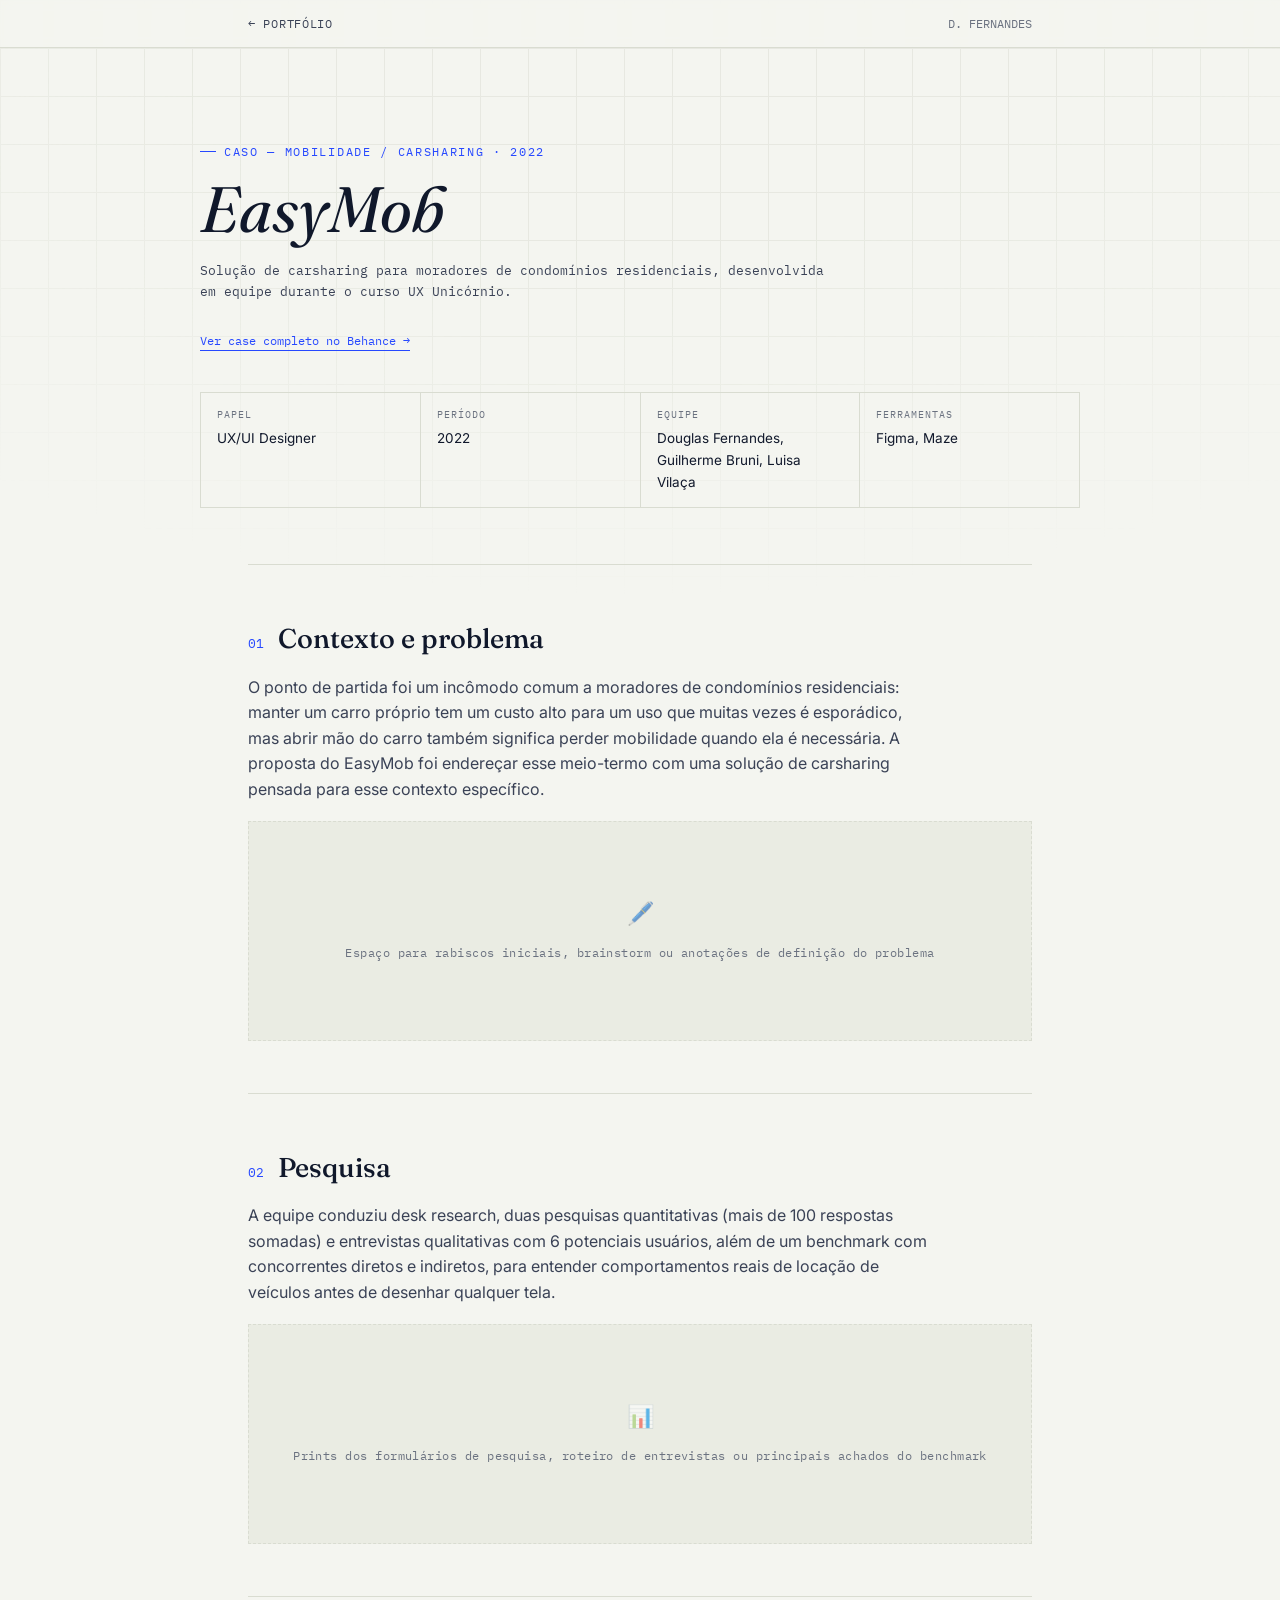
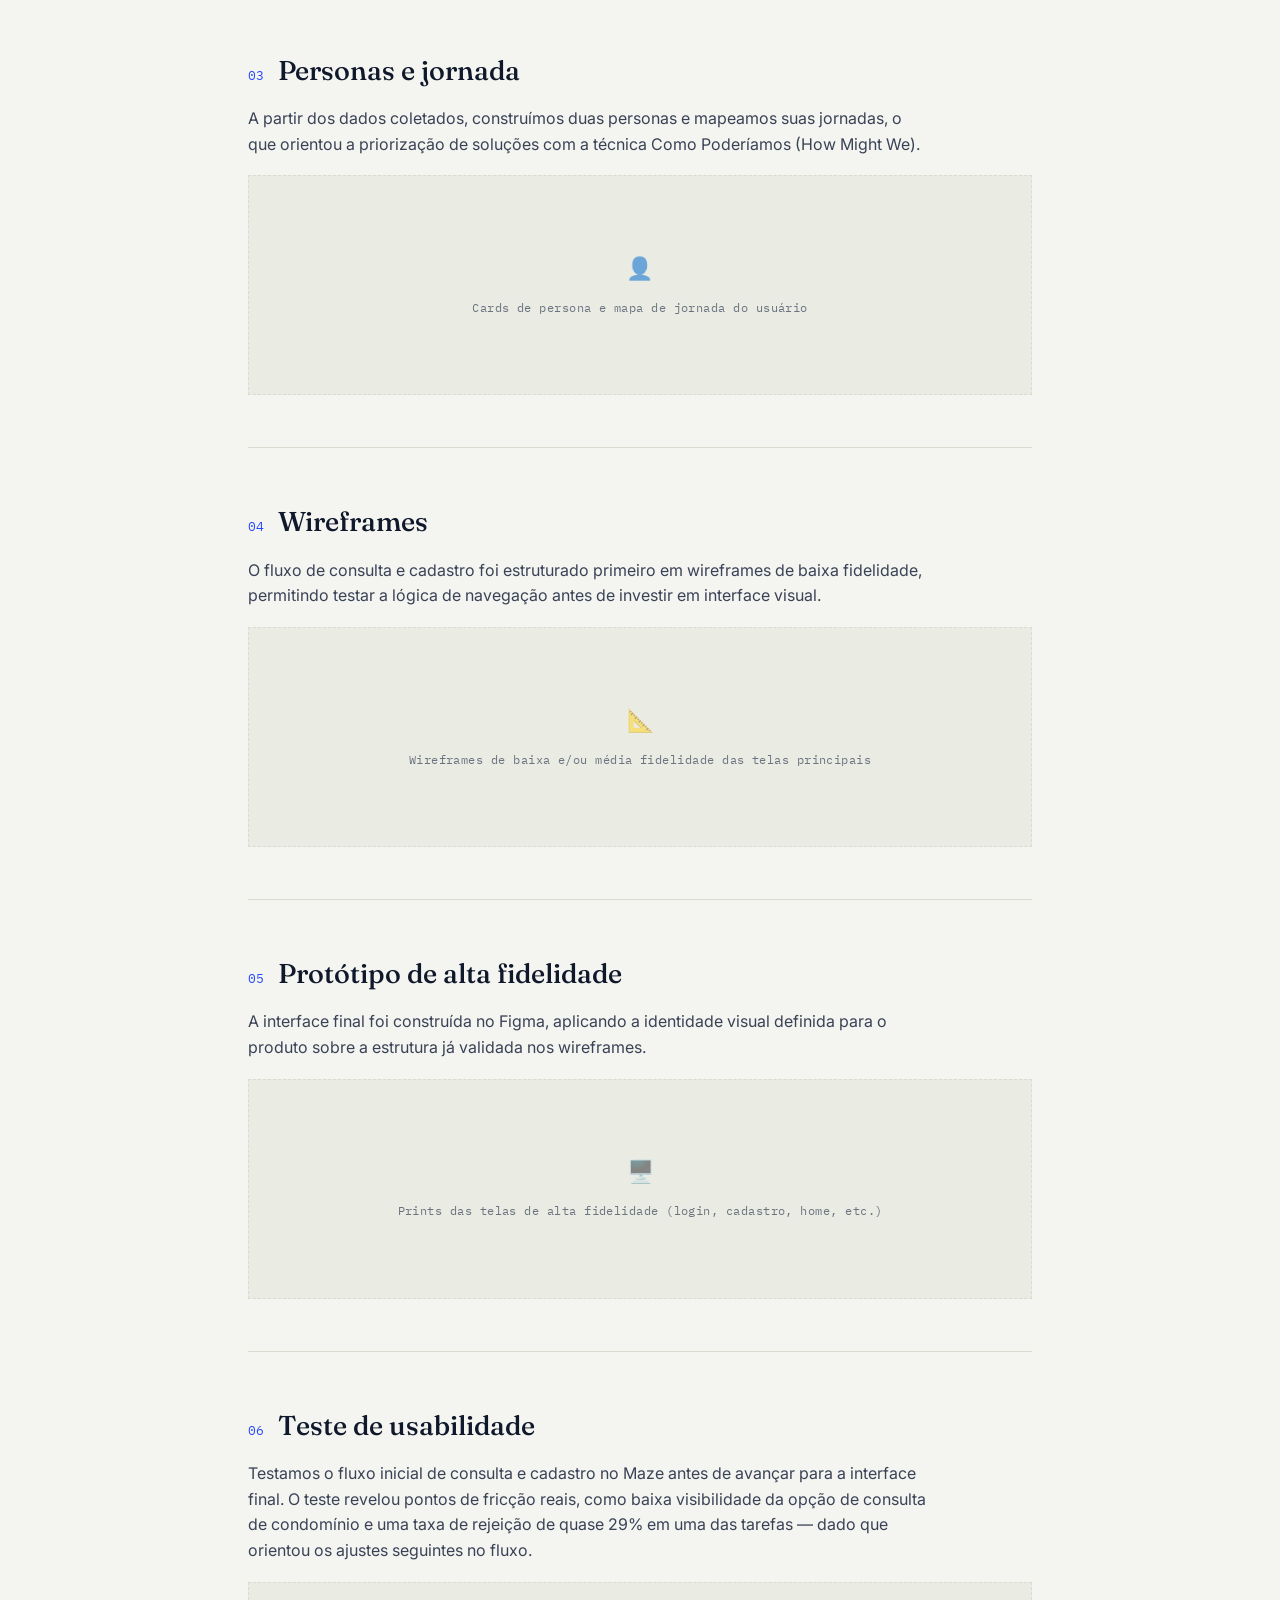
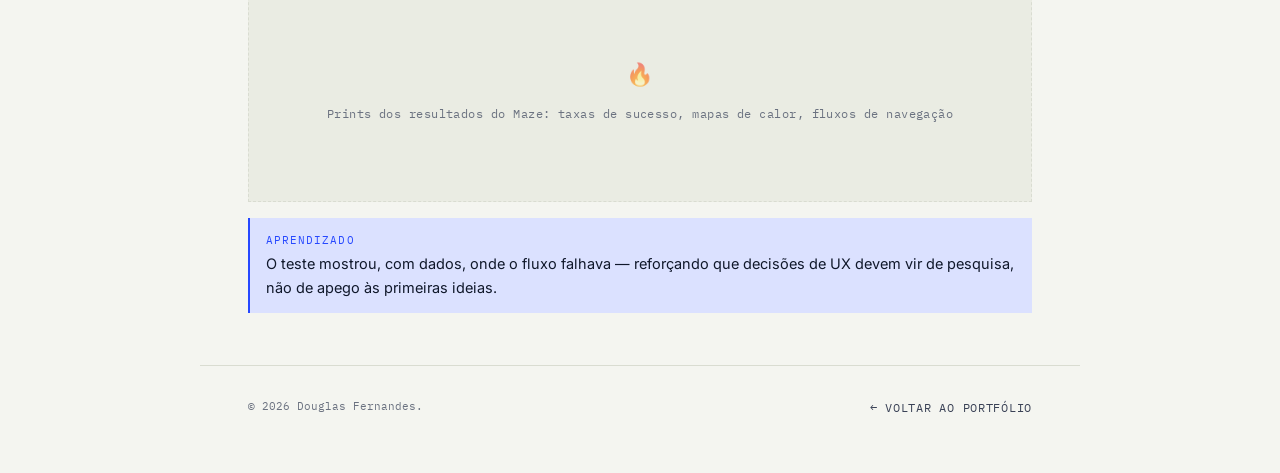
==== cases/easymob/index.html @ 2d047179 "Inclusão de páginas e atualização de código." ====
<!DOCTYPE html>
<html lang="pt-BR">
<head>
<meta charset="UTF-8">
<meta name="viewport" content="width=device-width, initial-scale=1.0">
<title>EasyMob — Case completo · Douglas Fernandes</title>
<meta name="description" content="Detalhamento completo do case EasyMob: contexto, pesquisa, personas, wireframes, protótipo e teste de usabilidade.">
<link rel="preconnect" href="https://fonts.googleapis.com">
<link rel="preconnect" href="https://fonts.gstatic.com" crossorigin>
<link href="https://fonts.googleapis.com/css2?family=Fraunces:ital,opsz,wght@0,9..144,340;0,9..144,500;1,9..144,400;1,9..144,560&family=IBM+Plex+Mono:wght@400;500&family=Inter:wght@400;500;600&display=swap" rel="stylesheet">
<style>
  :root{
    --paper:#F4F5F0; --paper-dim:#EAECE3; --line:#D9DCD1;
    --ink:#10182B; --ink-soft:#3A4256; --cobalt:#2648FF; --cobalt-dim:#dbe1ff;
    --slate:#6B7280; --signal:#FF3B30; --gap: clamp(1.25rem, 4vw, 3rem);
  }
  *{box-sizing:border-box;}
  html{scroll-behavior:smooth;}
  @media (prefers-reduced-motion: reduce){ html{scroll-behavior:auto;} }
  body{ margin:0; background:var(--paper); color:var(--ink); font-family:'Inter', sans-serif; font-size:16px; line-height:1.6; -webkit-font-smoothing:antialiased; }
  ::selection{ background:var(--cobalt); color:var(--paper); }
  a{ color:inherit; }
  a:focus-visible, button:focus-visible{ outline:2px solid var(--cobalt); outline-offset:3px; }

  .grid-backdrop{ position:fixed; inset:0; z-index:0; pointer-events:none;
    background-image: linear-gradient(var(--line) 1px, transparent 1px), linear-gradient(90deg, var(--line) 1px, transparent 1px);
    background-size: 48px 48px; opacity:0.5;
    mask-image: radial-gradient(ellipse 90% 70% at 50% 0%, black 40%, transparent 95%); }

  .wrap{ max-width:880px; margin:0 auto; padding-inline:var(--gap); position:relative; z-index:1; }

  header.site-nav{ position:fixed; top:0; left:0; right:0; z-index:20;
    background:color-mix(in srgb, var(--paper) 88%, transparent); backdrop-filter:blur(6px); border-bottom:1px solid var(--line); }
  .nav-inner{ max-width:880px; margin:0 auto; padding:14px var(--gap); display:flex; align-items:center; justify-content:space-between; }
  .back-link{ font-family:'IBM Plex Mono', monospace; font-size:12px; letter-spacing:0.06em; text-transform:uppercase; text-decoration:none; color:var(--ink-soft); display:flex; align-items:center; gap:6px; }
  .back-link:hover{ color:var(--cobalt); }
  .nav-mark{ font-family:'IBM Plex Mono', monospace; font-size:12px; color:var(--slate); text-decoration:none; }

  .hero{ padding:130px 0 56px; }
  .eyebrow{ font-family:'IBM Plex Mono', monospace; font-size:12px; letter-spacing:0.14em; text-transform:uppercase; color:var(--cobalt); display:flex; align-items:center; gap:8px; }
  .eyebrow::before{ content:""; width:16px; height:1px; background:var(--cobalt); display:inline-block; }
  .hero-title{ font-family:'Fraunces', serif; font-style:italic; font-weight:400; font-size:clamp(2.4rem, 6vw, 4rem); line-height:1; margin:16px 0 0; }
  .hero-sub{ font-family:'IBM Plex Mono', monospace; font-size:13px; color:var(--ink-soft); margin-top:20px; max-width:640px; }

  .spec-sheet{ margin-top:40px; display:grid; grid-template-columns:repeat(4,1fr); border-top:1px solid var(--line); border-left:1px solid var(--line); }
  .spec-cell{ border-right:1px solid var(--line); border-bottom:1px solid var(--line); padding:14px 16px; }
  .spec-label{ font-family:'IBM Plex Mono', monospace; font-size:10px; letter-spacing:0.1em; text-transform:uppercase; color:var(--slate); margin-bottom:5px; }
  .spec-value{ font-size:13.5px; }
  @media (max-width:640px){ .spec-sheet{ grid-template-columns:repeat(2,1fr); } }

  .stage{ padding:52px 0; border-top:1px solid var(--line); }
  .stage-head{ display:flex; align-items:baseline; gap:14px; margin-bottom:14px; }
  .stage-num{ font-family:'IBM Plex Mono', monospace; font-size:13px; color:var(--cobalt); }
  .stage h2{ font-family:'Fraunces', serif; font-weight:500; font-size:clamp(1.3rem,2.6vw,1.7rem); margin:0; }
  .stage p{ color:var(--ink-soft); margin:0 0 14px; max-width:68ch; }
  .stage ul{ color:var(--ink-soft); padding-left:20px; }
  .stage ul li{ margin-bottom:6px; }

  .case-link{
    display:inline-block; margin-top:16px;
    font-family:'IBM Plex Mono', monospace; font-size:11.5px;
    color:var(--cobalt); text-decoration:none; border-bottom:1px solid var(--cobalt);
  }
  
  .case-links{ display:flex; flex-wrap:wrap; gap:20px; margin-top:16px; }

  .img-placeholder{
    margin-top:18px; border:1.5px dashed var(--line); background:var(--paper-dim);
    display:flex; align-items:center; justify-content:center; text-align:center;
    min-height:220px; padding:24px; color:var(--slate);
  }
  .img-placeholder .ph-label{ font-family:'IBM Plex Mono', monospace; font-size:11.5px; letter-spacing:0.04em; max-width:44ch; line-height:1.6; }
  .img-placeholder .ph-icon{ display:block; font-size:22px; margin-bottom:8px; opacity:0.6; }

  .callout{ margin-top:16px; padding:14px 16px; border-left:2px solid var(--cobalt); background:var(--cobalt-dim); }
  .callout .oc-label{ font-family:'IBM Plex Mono', monospace; font-size:10.5px; letter-spacing:0.1em; text-transform:uppercase; color:var(--cobalt); margin-bottom:4px; }
  .callout .oc-value{ font-size:14.5px; }

  footer{ border-top:1px solid var(--line); padding:32px var(--gap) 56px; max-width:880px; margin:0 auto; position:relative; z-index:1;
    display:flex; justify-content:space-between; flex-wrap:wrap; gap:10px; font-family:'IBM Plex Mono', monospace; font-size:11px; color:var(--slate); }
</style>
</head>
<body>

<div class="grid-backdrop" aria-hidden="true"></div>

<header class="site-nav">
  <div class="nav-inner">
    <a href="../../index.html" class="back-link">← Portfólio</a>
    <span class="nav-mark">D. FERNANDES</span>
  </div>
</header>

<main>
  <section class="hero wrap">
    <p class="eyebrow">Caso — Mobilidade / Carsharing · 2022</p>
    <h1 class="hero-title">EasyMob</h1>
    <p class="hero-sub">Solução de carsharing para moradores de condomínios residenciais, desenvolvida em equipe durante o curso UX Unicórnio.</p>
    
    <a class="case-link" href="https://www.behance.net/gallery/141826805/EasyMob-Um-Estudo-de-Caso-UXUI" target="_blank" rel="noopener">Ver case completo no Behance →</a>
    
    <div class="spec-sheet">
      <div class="spec-cell"><div class="spec-label">Papel</div><div class="spec-value">UX/UI Designer</div></div>
      <div class="spec-cell"><div class="spec-label">Período</div><div class="spec-value">2022</div></div>
      <div class="spec-cell"><div class="spec-label">Equipe</div><div class="spec-value">Douglas Fernandes, Guilherme Bruni, Luisa Vilaça</div></div>
      <div class="spec-cell"><div class="spec-label">Ferramentas</div><div class="spec-value">Figma, Maze</div></div>
    </div>
  </section>

  <section class="wrap">

    <div class="stage">
      <div class="stage-head"><span class="stage-num">01</span><h2>Contexto e problema</h2></div>
      <p>O ponto de partida foi um incômodo comum a moradores de condomínios residenciais: manter um carro próprio tem um custo alto para um uso que muitas vezes é esporádico, mas abrir mão do carro também significa perder mobilidade quando ela é necessária. A proposta do EasyMob foi endereçar esse meio-termo com uma solução de carsharing pensada para esse contexto específico.</p>
      <div class="img-placeholder">
        <div>
          <span class="ph-icon">🖊️</span>
          <span class="ph-label">Espaço para rabiscos iniciais, brainstorm ou anotações de definição do problema</span>
        </div>
      </div>
    </div>

    <div class="stage">
      <div class="stage-head"><span class="stage-num">02</span><h2>Pesquisa</h2></div>
      <p>A equipe conduziu desk research, duas pesquisas quantitativas (mais de 100 respostas somadas) e entrevistas qualitativas com 6 potenciais usuários, além de um benchmark com concorrentes diretos e indiretos, para entender comportamentos reais de locação de veículos antes de desenhar qualquer tela.</p>
      <div class="img-placeholder">
        <div>
          <span class="ph-icon">📊</span>
          <span class="ph-label">Prints dos formulários de pesquisa, roteiro de entrevistas ou principais achados do benchmark</span>
        </div>
      </div>
    </div>

    <div class="stage">
      <div class="stage-head"><span class="stage-num">03</span><h2>Personas e jornada</h2></div>
      <p>A partir dos dados coletados, construímos duas personas e mapeamos suas jornadas, o que orientou a priorização de soluções com a técnica Como Poderíamos (How Might We).</p>
      <div class="img-placeholder">
        <div>
          <span class="ph-icon">👤</span>
          <span class="ph-label">Cards de persona e mapa de jornada do usuário</span>
        </div>
      </div>
    </div>

    <div class="stage">
      <div class="stage-head"><span class="stage-num">04</span><h2>Wireframes</h2></div>
      <p>O fluxo de consulta e cadastro foi estruturado primeiro em wireframes de baixa fidelidade, permitindo testar a lógica de navegação antes de investir em interface visual.</p>
      <div class="img-placeholder">
        <div>
          <span class="ph-icon">📐</span>
          <span class="ph-label">Wireframes de baixa e/ou média fidelidade das telas principais</span>
        </div>
      </div>
    </div>

    <div class="stage">
      <div class="stage-head"><span class="stage-num">05</span><h2>Protótipo de alta fidelidade</h2></div>
      <p>A interface final foi construída no Figma, aplicando a identidade visual definida para o produto sobre a estrutura já validada nos wireframes.</p>
      <div class="img-placeholder">
        <div>
          <span class="ph-icon">🖥️</span>
          <span class="ph-label">Prints das telas de alta fidelidade (login, cadastro, home, etc.)</span>
        </div>
      </div>
    </div>

    <div class="stage">
      <div class="stage-head"><span class="stage-num">06</span><h2>Teste de usabilidade</h2></div>
      <p>Testamos o fluxo inicial de consulta e cadastro no Maze antes de avançar para a interface final. O teste revelou pontos de fricção reais, como baixa visibilidade da opção de consulta de condomínio e uma taxa de rejeição de quase 29% em uma das tarefas — dado que orientou os ajustes seguintes no fluxo.</p>
      <div class="img-placeholder">
        <div>
          <span class="ph-icon">🔥</span>
          <span class="ph-label">Prints dos resultados do Maze: taxas de sucesso, mapas de calor, fluxos de navegação</span>
        </div>
      </div>
      <div class="callout">
        <div class="oc-label">Aprendizado</div>
        <div class="oc-value">O teste mostrou, com dados, onde o fluxo falhava — reforçando que decisões de UX devem vir de pesquisa, não de apego às primeiras ideias.</div>
      </div>
    </div>

  </section>
</main>

<footer>
  <span>© 2026 Douglas Fernandes.</span>
  <a href="../../index.html" class="back-link">← Voltar ao portfólio</a>
</footer>

</body>
</html>
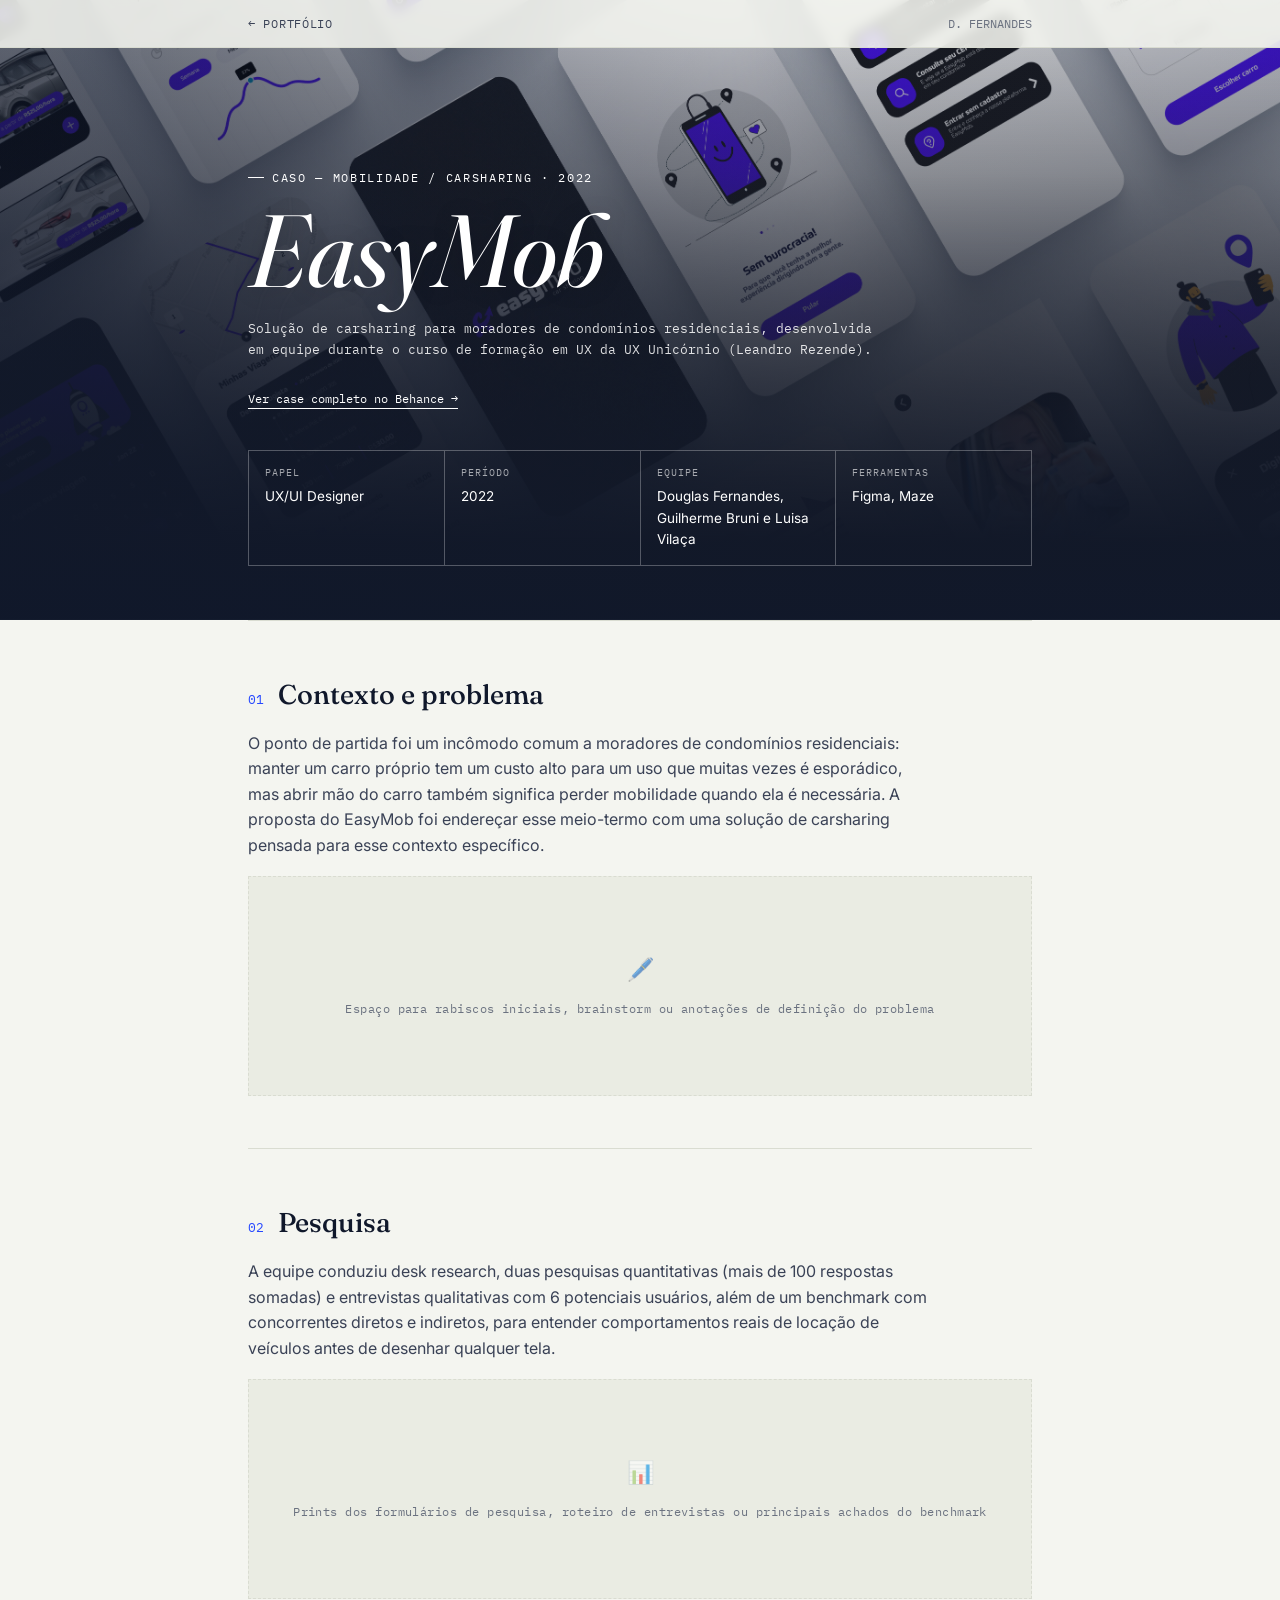
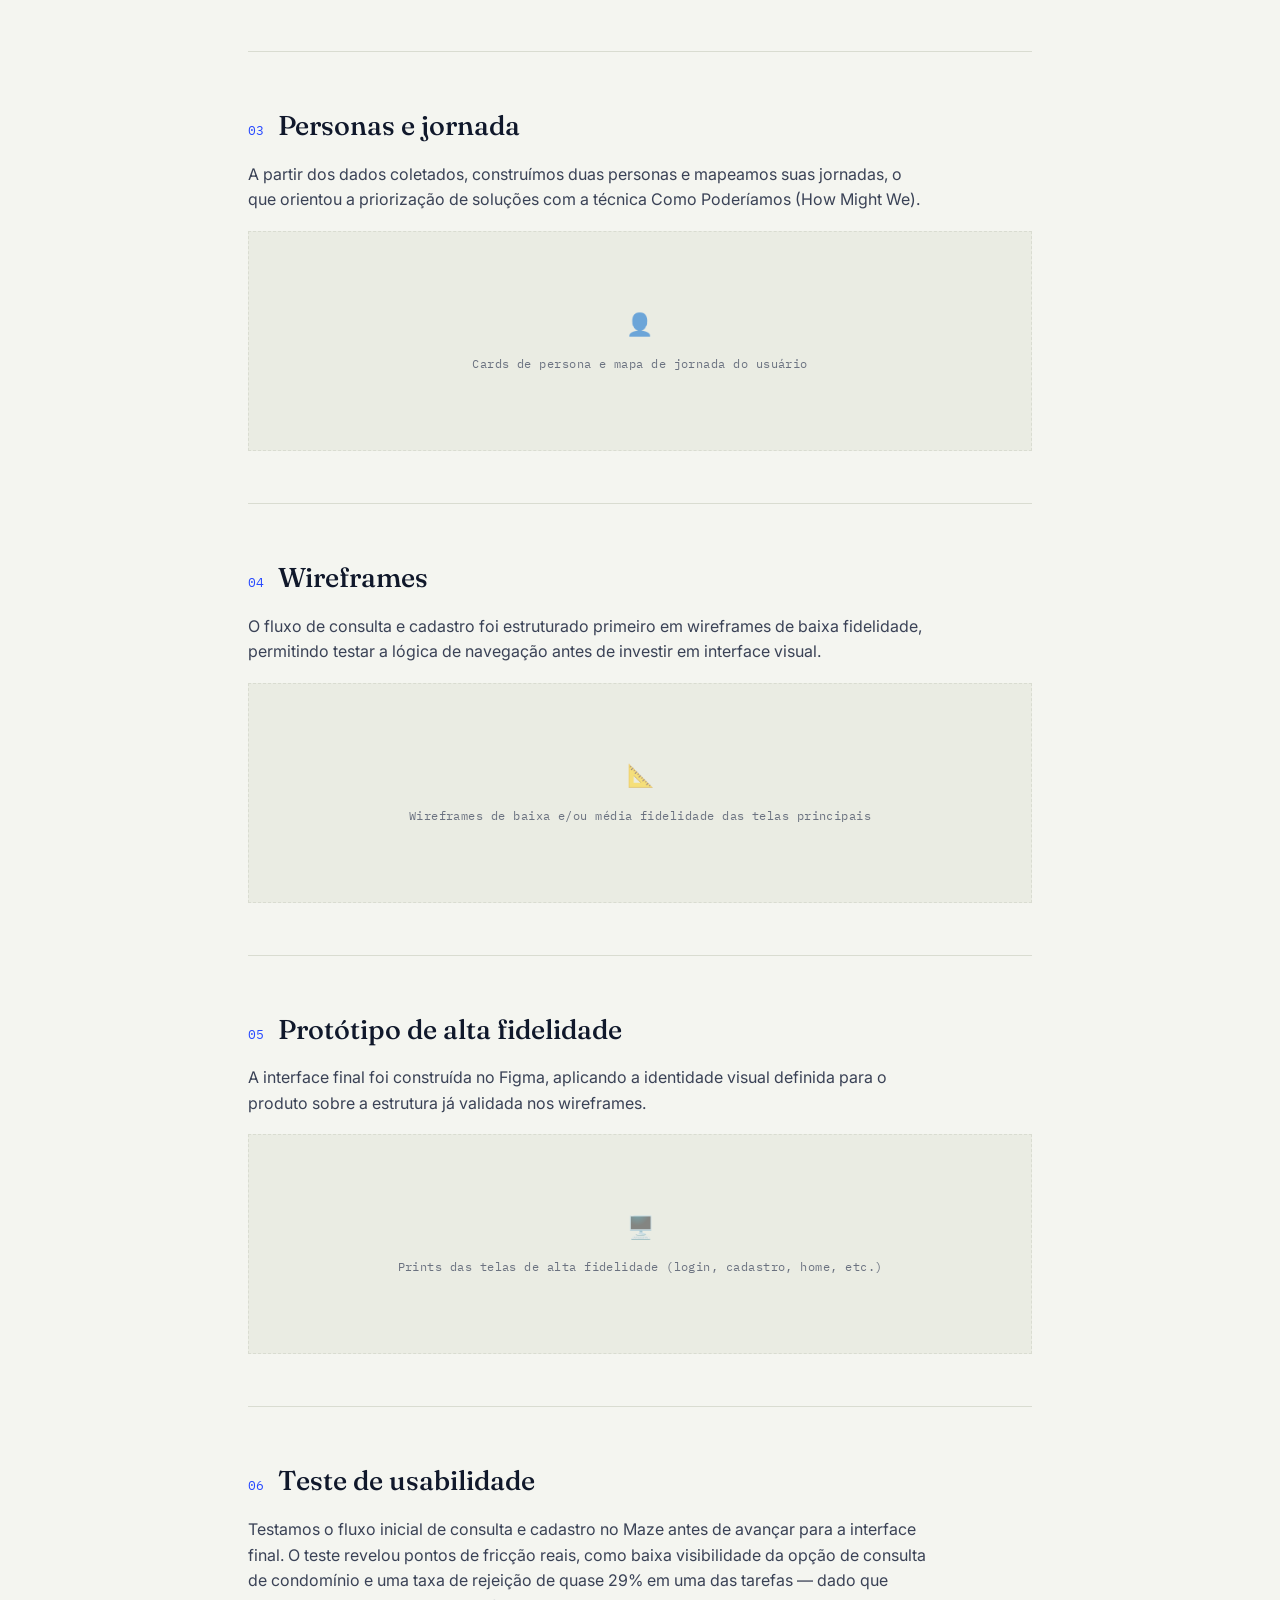
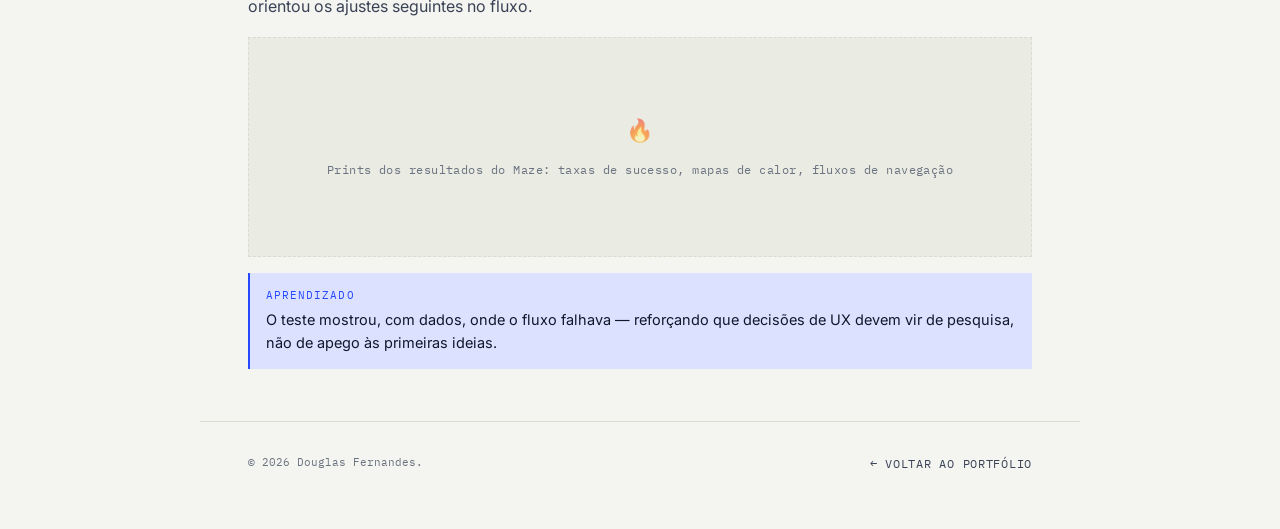
==== commit f741bc00: "Alterações nas capas dos cases." ====
--- a/cases/easymob/index.html
+++ b/cases/easymob/index.html
@@ -9,7 +9,7 @@
 <link rel="preconnect" href="https://fonts.gstatic.com" crossorigin>
 <link href="https://fonts.googleapis.com/css2?family=Fraunces:ital,opsz,wght@0,9..144,340;0,9..144,500;1,9..144,400;1,9..144,560&family=IBM+Plex+Mono:wght@400;500&family=Inter:wght@400;500;600&display=swap" rel="stylesheet">
 <style>
-  :root{
+:root{
     --paper:#F4F5F0; --paper-dim:#EAECE3; --line:#D9DCD1;
     --ink:#10182B; --ink-soft:#3A4256; --cobalt:#2648FF; --cobalt-dim:#dbe1ff;
     --slate:#6B7280; --signal:#FF3B30; --gap: clamp(1.25rem, 4vw, 3rem);
@@ -36,11 +36,113 @@
   .back-link:hover{ color:var(--cobalt); }
   .nav-mark{ font-family:'IBM Plex Mono', monospace; font-size:12px; color:var(--slate); text-decoration:none; }
 
-  .hero{ padding:130px 0 56px; }
-  .eyebrow{ font-family:'IBM Plex Mono', monospace; font-size:12px; letter-spacing:0.14em; text-transform:uppercase; color:var(--cobalt); display:flex; align-items:center; gap:8px; }
-  .eyebrow::before{ content:""; width:16px; height:1px; background:var(--cobalt); display:inline-block; }
-  .hero-title{ font-family:'Fraunces', serif; font-style:italic; font-weight:400; font-size:clamp(2.4rem, 6vw, 4rem); line-height:1; margin:16px 0 0; }
-  .hero-sub{ font-family:'IBM Plex Mono', monospace; font-size:13px; color:var(--ink-soft); margin-top:20px; max-width:640px; }
+  .hero{
+    position:relative;
+    min-height:620px;
+    padding:0;
+    display:flex;
+    align-items:flex-end;
+    overflow:hidden;
+    color:#fff;
+    background:var(--ink);
+  }
+
+  .hero-image{
+    position:absolute;
+    inset:0;
+    z-index:0;
+    background:var(--ink);
+  }
+
+  .hero-image img{
+    width:100%;
+    height:100%;
+    display:block;
+    object-fit:cover;
+    object-position:center;
+  }
+
+  .hero-image::after{
+    content:"";
+    position:absolute;
+    inset:0;
+    background:
+      linear-gradient(180deg, rgba(16,24,43,.12) 0%, rgba(16,24,43,.18) 28%, rgba(16,24,43,.88) 100%),
+      linear-gradient(90deg, rgba(16,24,43,.58) 0%, rgba(16,24,43,.08) 65%, rgba(16,24,43,.18) 100%);
+  }
+
+  .hero .wrap{
+    width:100%;
+    padding-top:150px;
+    padding-bottom:54px;
+    position:relative;
+    z-index:1;
+  }
+
+  .hero .eyebrow{
+    font-family:'IBM Plex Mono', monospace;
+    font-size:12px;
+    letter-spacing:0.14em;
+    text-transform:uppercase;
+    color:#fff;
+    display:flex;
+    align-items:center;
+    gap:8px;
+  }
+
+  .hero .eyebrow::before{
+    content:"";
+    width:16px;
+    height:1px;
+    background:#fff;
+    display:inline-block;
+  }
+
+  .hero-title{
+    font-family:'Fraunces', serif;
+    font-style:italic;
+    font-weight:400;
+    font-size:clamp(3.2rem, 8vw, 6.5rem);
+    line-height:.92;
+    margin:16px 0 0;
+    color:#fff;
+    text-shadow:0 2px 24px rgba(0,0,0,.18);
+  }
+
+  .hero-sub{
+    font-family:'IBM Plex Mono', monospace;
+    font-size:13px;
+    color:rgba(255,255,255,.86);
+    margin-top:22px;
+    max-width:640px;
+  }
+
+  .hero .case-link{
+    color:#fff;
+    border-bottom-color:#fff;
+  }
+
+  .hero .spec-sheet{
+    border-color:rgba(255,255,255,.28);
+  }
+
+  .hero .spec-cell{
+    border-color:rgba(255,255,255,.28);
+  }
+
+  .hero .spec-label{
+    color:rgba(255,255,255,.62);
+  }
+
+  .hero .spec-value{
+    color:#fff;
+  }
+
+  @media (max-width:640px){
+    .hero{ min-height:720px; }
+    .hero .wrap{ padding-top:120px; padding-bottom:32px; }
+    .hero .spec-sheet{ grid-template-columns:repeat(2,1fr); }
+  }
 
   .spec-sheet{ margin-top:40px; display:grid; grid-template-columns:repeat(4,1fr); border-top:1px solid var(--line); border-left:1px solid var(--line); }
   .spec-cell{ border-right:1px solid var(--line); border-bottom:1px solid var(--line); padding:14px 16px; }
@@ -71,10 +173,19 @@
   }
   .img-placeholder .ph-label{ font-family:'IBM Plex Mono', monospace; font-size:11.5px; letter-spacing:0.04em; max-width:44ch; line-height:1.6; }
   .img-placeholder .ph-icon{ display:block; font-size:22px; margin-bottom:8px; opacity:0.6; }
+  .img-grid{ display:grid; grid-template-columns:1fr 1fr; gap:14px; margin-top:18px; }
+  .img-grid .img-placeholder{ margin-top:0; min-height:160px; }
+  @media (max-width:640px){ .img-grid{ grid-template-columns:1fr; } }
 
   .callout{ margin-top:16px; padding:14px 16px; border-left:2px solid var(--cobalt); background:var(--cobalt-dim); }
   .callout .oc-label{ font-family:'IBM Plex Mono', monospace; font-size:10.5px; letter-spacing:0.1em; text-transform:uppercase; color:var(--cobalt); margin-bottom:4px; }
   .callout .oc-value{ font-size:14.5px; }
+
+  .metric-row{ display:grid; grid-template-columns:repeat(4,1fr); gap:10px; margin:16px 0; }
+  .metric{ border:1px solid var(--line); padding:12px 10px; text-align:center; }
+  .metric .m-value{ font-family:'IBM Plex Mono', monospace; font-size:18px; color:var(--cobalt); }
+  .metric .m-label{ font-family:'IBM Plex Mono', monospace; font-size:9.5px; color:var(--slate); letter-spacing:0.04em; margin-top:4px; }
+  @media (max-width:640px){ .metric-row{ grid-template-columns:repeat(2,1fr); } }
 
   footer{ border-top:1px solid var(--line); padding:32px var(--gap) 56px; max-width:880px; margin:0 auto; position:relative; z-index:1;
     display:flex; justify-content:space-between; flex-wrap:wrap; gap:10px; font-family:'IBM Plex Mono', monospace; font-size:11px; color:var(--slate); }
@@ -92,18 +203,25 @@
 </header>
 
 <main>
-  <section class="hero wrap">
-    <p class="eyebrow">Caso — Mobilidade / Carsharing · 2022</p>
+
+  <section class="hero">
+    <div class="hero-image" aria-hidden="true">
+      <img src="../../imagens/easymob/hero.jpg" alt="">
+    </div>
+
+    <div class="wrap">
+      <p class="eyebrow">Caso — MOBILIDADE / CARSHARING · 2022</p>
     <h1 class="hero-title">EasyMob</h1>
-    <p class="hero-sub">Solução de carsharing para moradores de condomínios residenciais, desenvolvida em equipe durante o curso UX Unicórnio.</p>
-    
+    <p class="hero-sub">Solução de carsharing para moradores de condomínios residenciais, desenvolvida em equipe durante o curso de formação em UX da UX Unicórnio (Leandro Rezende).</p>
+
     <a class="case-link" href="https://www.behance.net/gallery/141826805/EasyMob-Um-Estudo-de-Caso-UXUI" target="_blank" rel="noopener">Ver case completo no Behance →</a>
-    
-    <div class="spec-sheet">
-      <div class="spec-cell"><div class="spec-label">Papel</div><div class="spec-value">UX/UI Designer</div></div>
-      <div class="spec-cell"><div class="spec-label">Período</div><div class="spec-value">2022</div></div>
-      <div class="spec-cell"><div class="spec-label">Equipe</div><div class="spec-value">Douglas Fernandes, Guilherme Bruni, Luisa Vilaça</div></div>
-      <div class="spec-cell"><div class="spec-label">Ferramentas</div><div class="spec-value">Figma, Maze</div></div>
+
+      <div class="spec-sheet">
+        <div class="spec-cell"><div class="spec-label">Papel</div><div class="spec-value">UX/UI Designer</div></div>
+        <div class="spec-cell"><div class="spec-label">Período</div><div class="spec-value">2022</div></div>
+        <div class="spec-cell"><div class="spec-label">Equipe</div><div class="spec-value">Douglas Fernandes, Guilherme Bruni e Luisa Vilaça</div></div>
+        <div class="spec-cell"><div class="spec-label">Ferramentas</div><div class="spec-value">Figma, Maze</div></div>
+      </div>
     </div>
   </section>
 
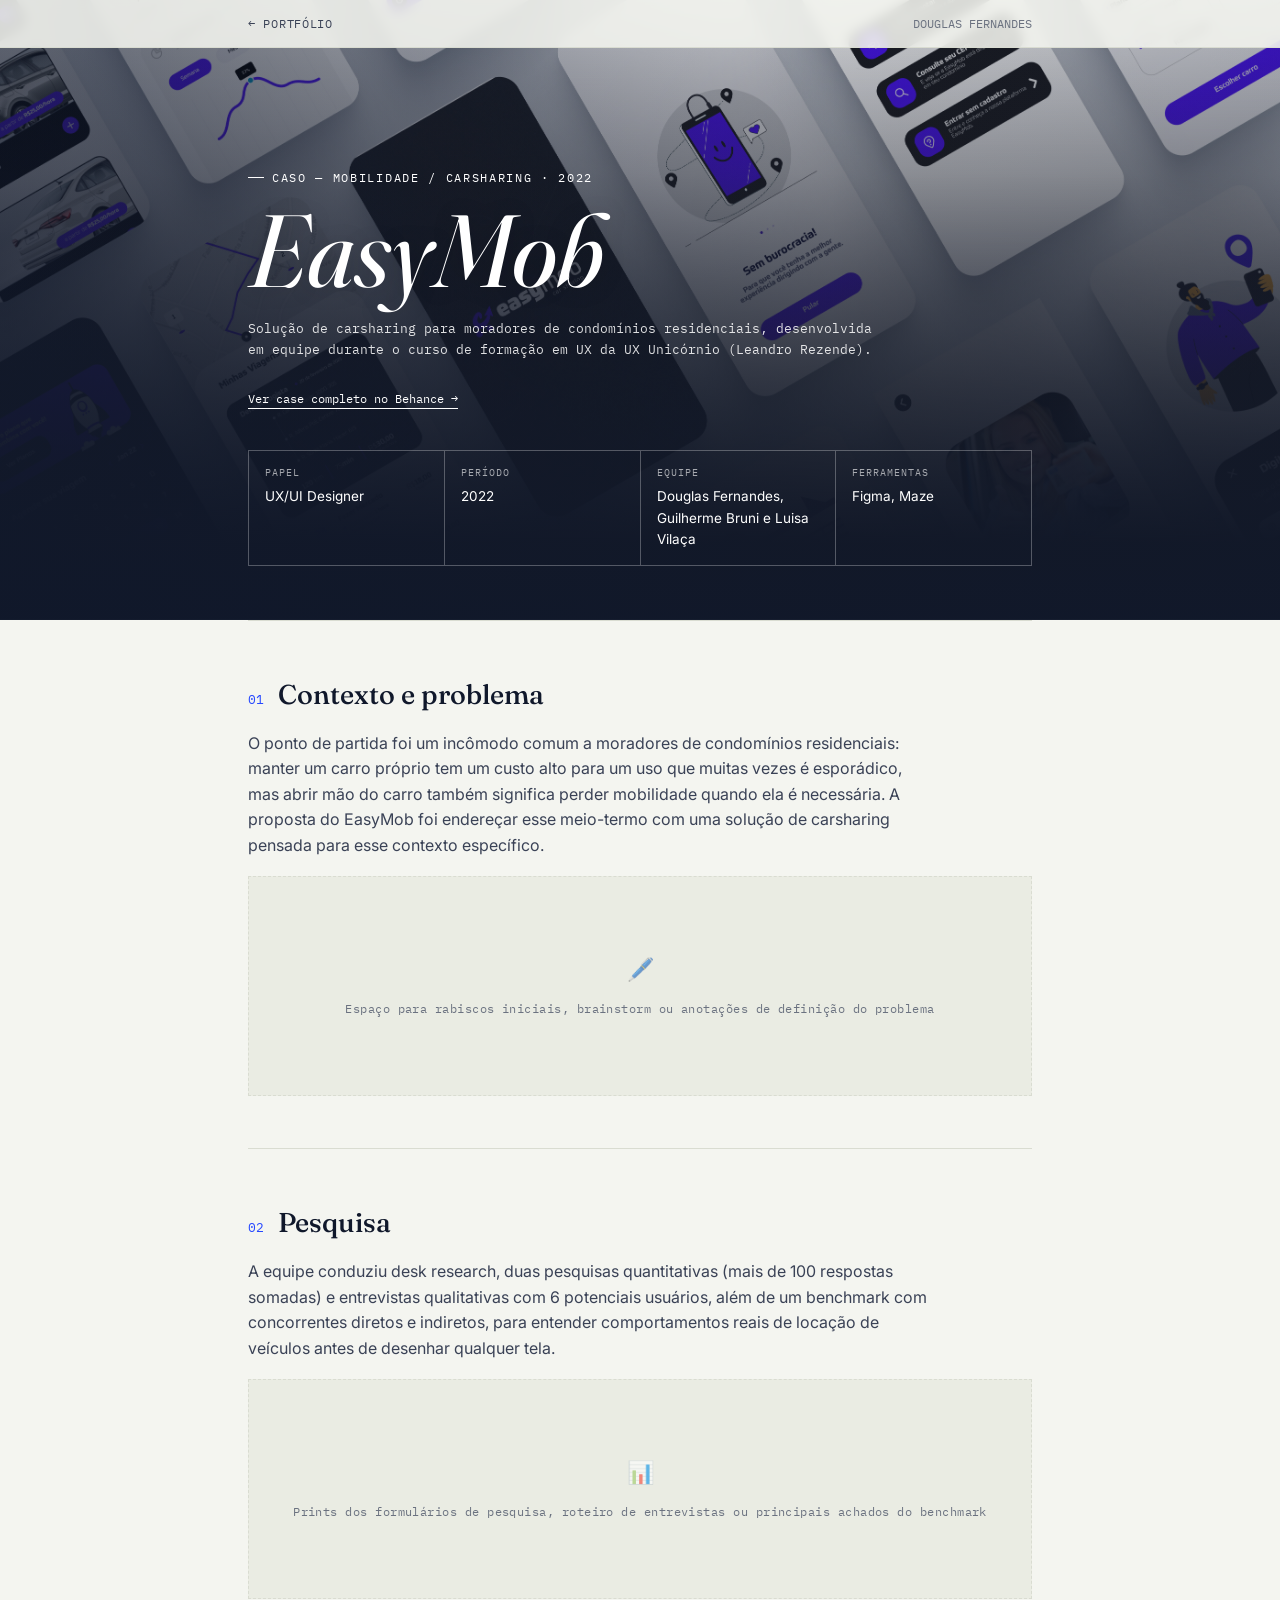
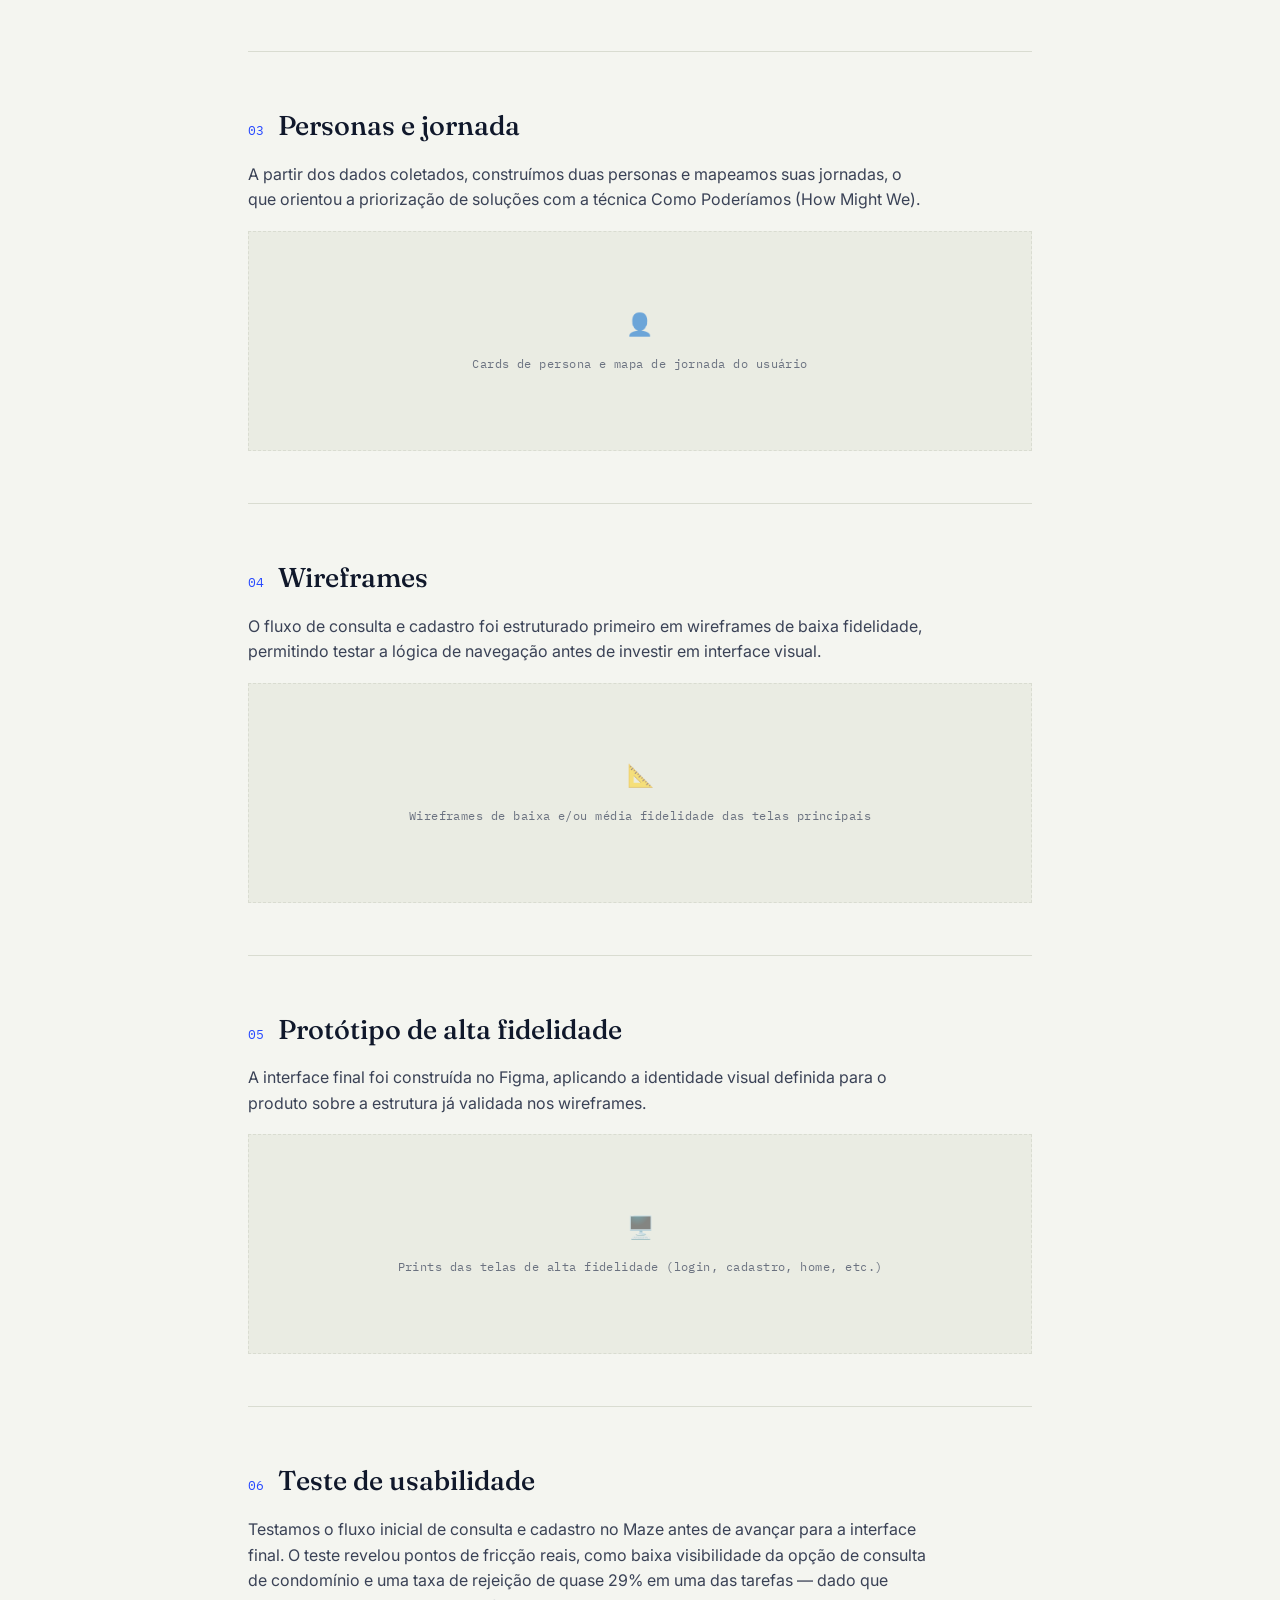
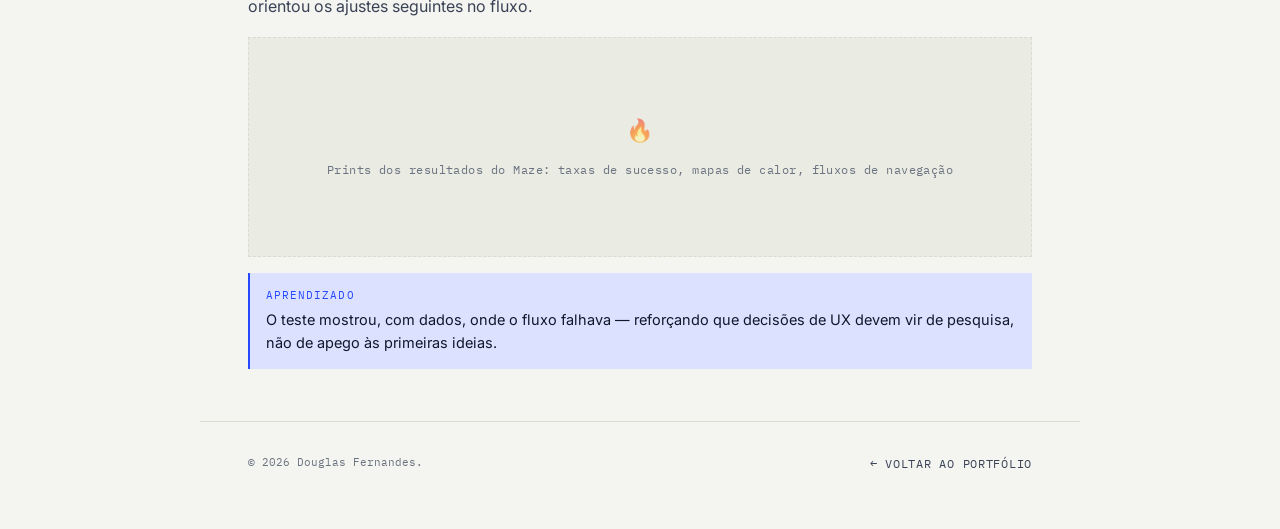
==== commit 69ec263d: "Alteração de nome no menu." ====
--- a/cases/easymob/index.html
+++ b/cases/easymob/index.html
@@ -198,7 +198,7 @@
 <header class="site-nav">
   <div class="nav-inner">
     <a href="../../index.html" class="back-link">← Portfólio</a>
-    <span class="nav-mark">D. FERNANDES</span>
+    <span class="nav-mark">DOUGLAS FERNANDES</span>
   </div>
 </header>
 
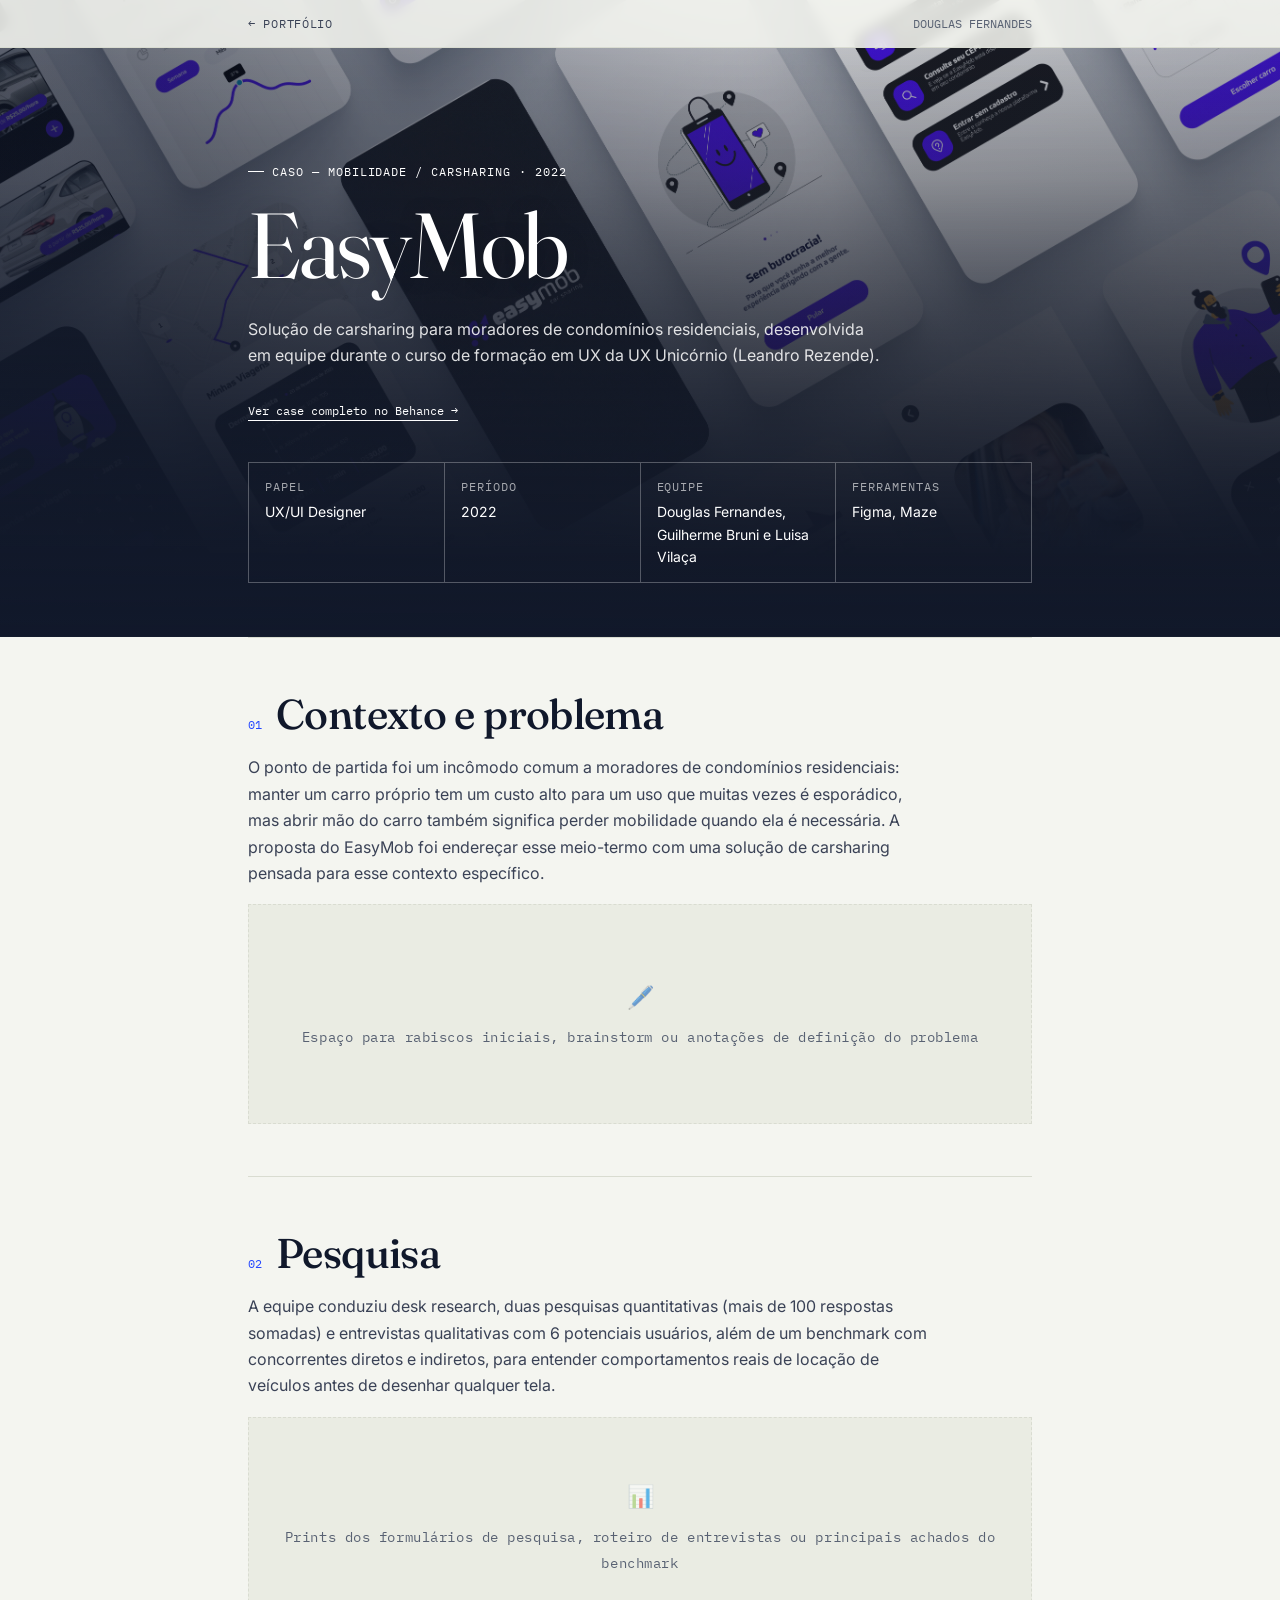
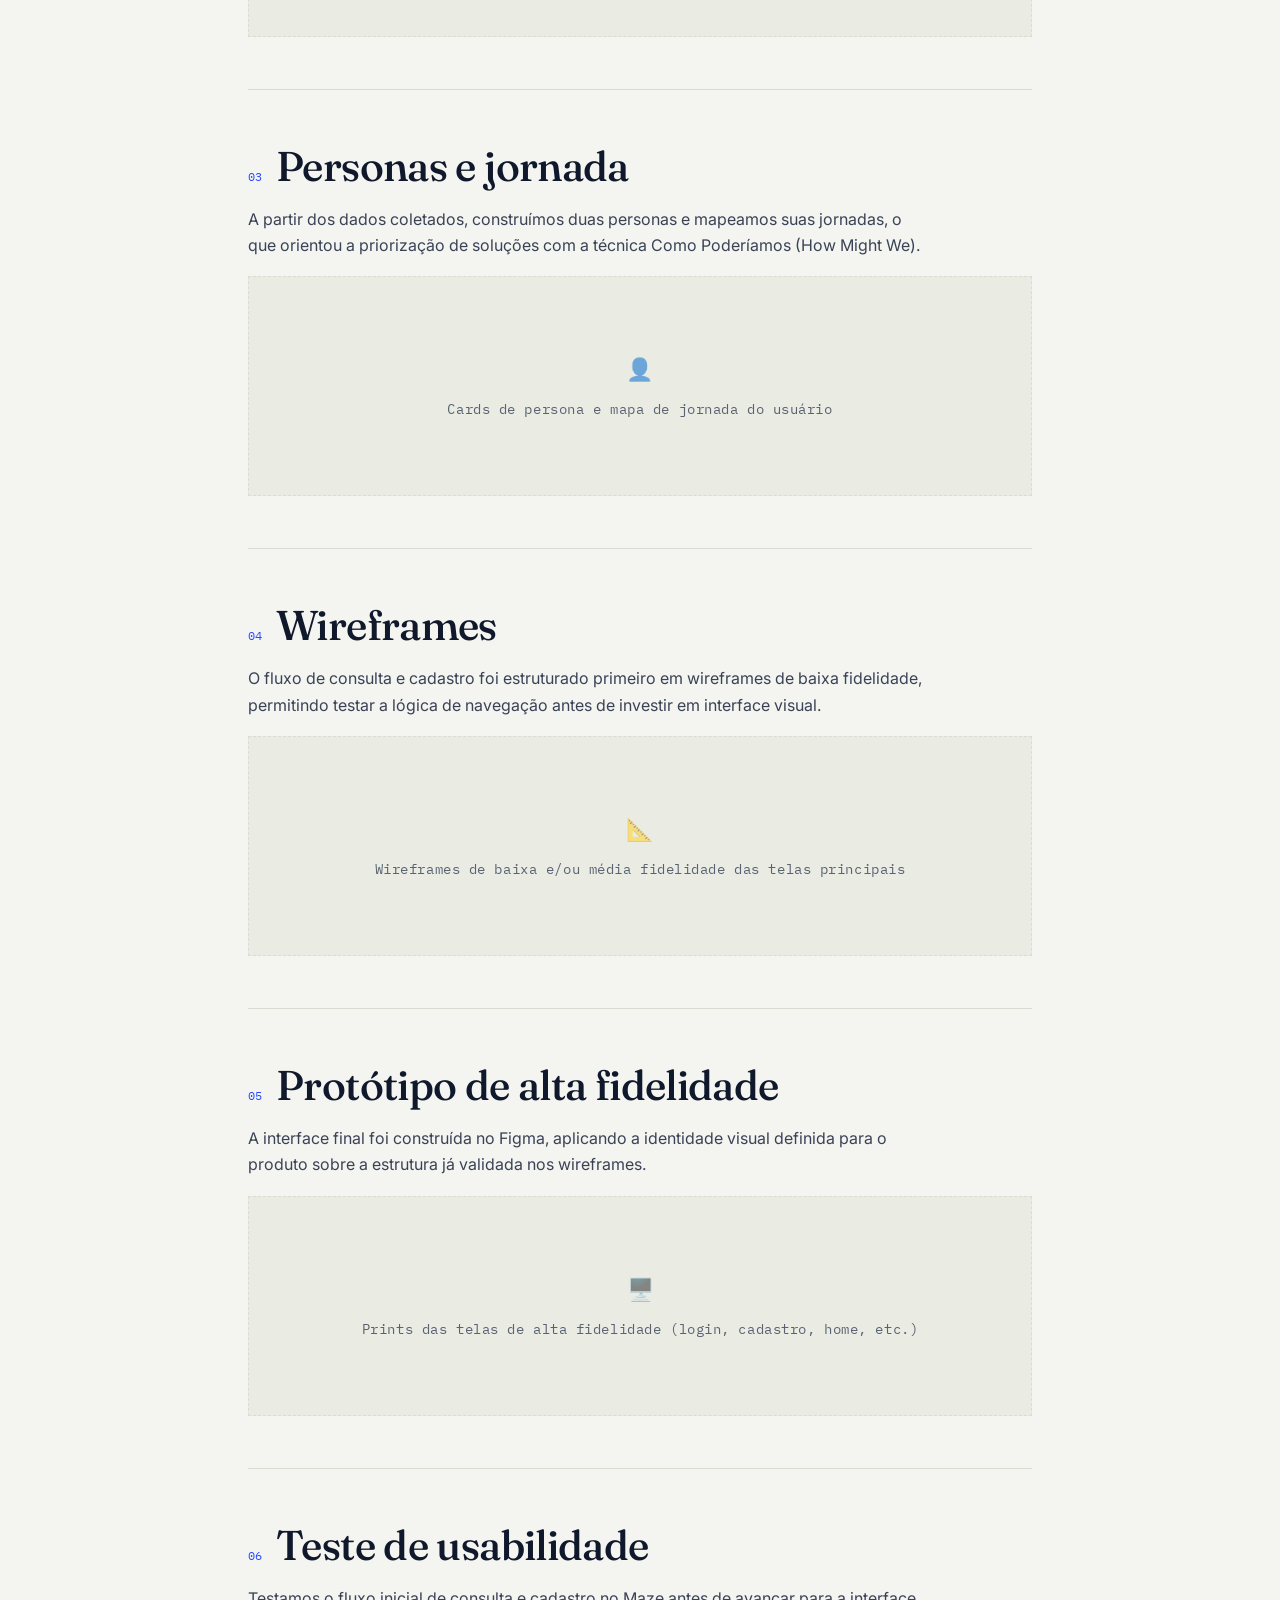
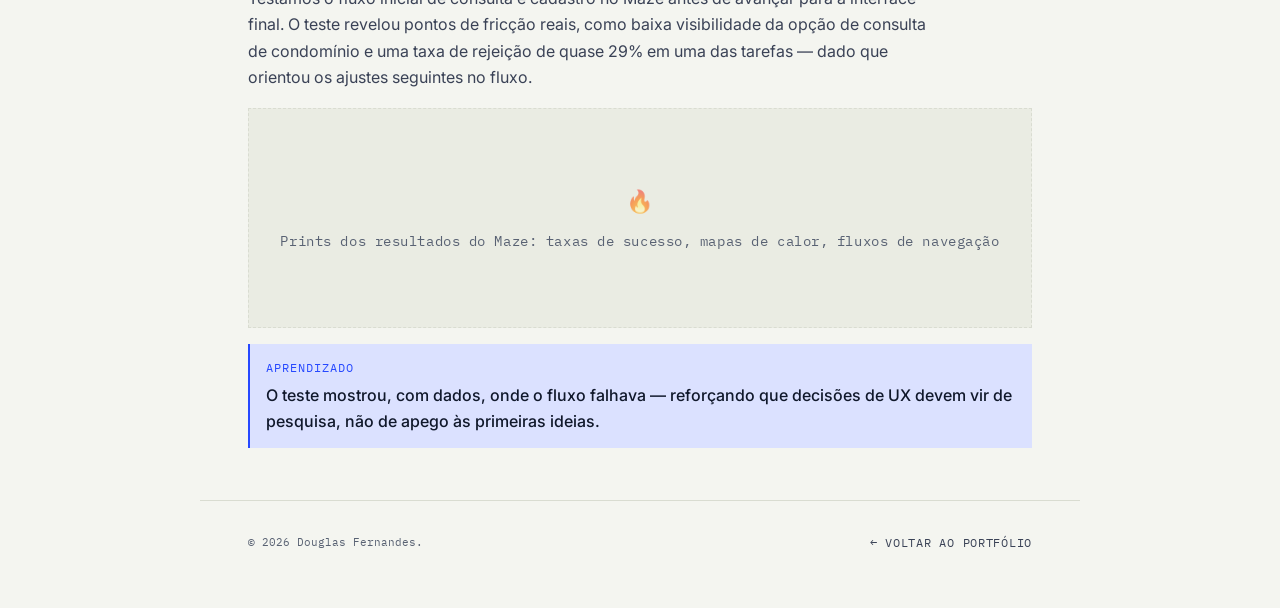
==== commit 1eafc916: "Padroniza tipografia e cores e ajusta embed desktop do Nexify" ====
--- a/cases/easymob/index.html
+++ b/cases/easymob/index.html
@@ -5,19 +5,12 @@
 <meta name="viewport" content="width=device-width, initial-scale=1.0">
 <title>EasyMob — Case completo · Douglas Fernandes</title>
 <meta name="description" content="Detalhamento completo do case EasyMob: contexto, pesquisa, personas, wireframes, protótipo e teste de usabilidade.">
-<link rel="preconnect" href="https://fonts.googleapis.com">
-<link rel="preconnect" href="https://fonts.gstatic.com" crossorigin>
-<link href="https://fonts.googleapis.com/css2?family=Fraunces:ital,opsz,wght@0,9..144,340;0,9..144,500;1,9..144,400;1,9..144,560&family=IBM+Plex+Mono:wght@400;500&family=Inter:wght@400;500;600&display=swap" rel="stylesheet">
 <style>
-:root{
-    --paper:#F4F5F0; --paper-dim:#EAECE3; --line:#D9DCD1;
-    --ink:#10182B; --ink-soft:#3A4256; --cobalt:#2648FF; --cobalt-dim:#dbe1ff;
-    --slate:#6B7280; --signal:#FF3B30; --gap: clamp(1.25rem, 4vw, 3rem);
-  }
+
   *{box-sizing:border-box;}
   html{scroll-behavior:smooth;}
   @media (prefers-reduced-motion: reduce){ html{scroll-behavior:auto;} }
-  body{ margin:0; background:var(--paper); color:var(--ink); font-family:'Inter', sans-serif; font-size:16px; line-height:1.6; -webkit-font-smoothing:antialiased; }
+  body{ margin:0; background:var(--paper); color:var(--ink); font-family:var(--font-body); font-size:16px; line-height:1.6; -webkit-font-smoothing:antialiased; }
   ::selection{ background:var(--cobalt); color:var(--paper); }
   a{ color:inherit; }
   a:focus-visible, button:focus-visible{ outline:2px solid var(--cobalt); outline-offset:3px; }
@@ -32,9 +25,9 @@
   header.site-nav{ position:fixed; top:0; left:0; right:0; z-index:20;
     background:color-mix(in srgb, var(--paper) 88%, transparent); backdrop-filter:blur(6px); border-bottom:1px solid var(--line); }
   .nav-inner{ max-width:880px; margin:0 auto; padding:14px var(--gap); display:flex; align-items:center; justify-content:space-between; }
-  .back-link{ font-family:'IBM Plex Mono', monospace; font-size:12px; letter-spacing:0.06em; text-transform:uppercase; text-decoration:none; color:var(--ink-soft); display:flex; align-items:center; gap:6px; }
+  .back-link{ font-family:var(--font-label); font-size:12px; letter-spacing:0.06em; text-transform:uppercase; text-decoration:none; color:var(--ink-soft); display:flex; align-items:center; gap:6px; }
   .back-link:hover{ color:var(--cobalt); }
-  .nav-mark{ font-family:'IBM Plex Mono', monospace; font-size:12px; color:var(--slate); text-decoration:none; }
+  .nav-mark{ font-family:var(--font-label); font-size:12px; color:var(--slate); text-decoration:none; }
 
   .hero{
     position:relative;
@@ -80,7 +73,7 @@
   }
 
   .hero .eyebrow{
-    font-family:'IBM Plex Mono', monospace;
+    font-family:var(--font-label);
     font-size:12px;
     letter-spacing:0.14em;
     text-transform:uppercase;
@@ -99,7 +92,7 @@
   }
 
   .hero-title{
-    font-family:'Fraunces', serif;
+    font-family:var(--font-heading);
     font-style:italic;
     font-weight:400;
     font-size:clamp(3.2rem, 8vw, 6.5rem);
@@ -110,7 +103,7 @@
   }
 
   .hero-sub{
-    font-family:'IBM Plex Mono', monospace;
+    font-family:var(--font-label);
     font-size:13px;
     color:rgba(255,255,255,.86);
     margin-top:22px;
@@ -146,24 +139,24 @@
 
   .spec-sheet{ margin-top:40px; display:grid; grid-template-columns:repeat(4,1fr); border-top:1px solid var(--line); border-left:1px solid var(--line); }
   .spec-cell{ border-right:1px solid var(--line); border-bottom:1px solid var(--line); padding:14px 16px; }
-  .spec-label{ font-family:'IBM Plex Mono', monospace; font-size:10px; letter-spacing:0.1em; text-transform:uppercase; color:var(--slate); margin-bottom:5px; }
+  .spec-label{ font-family:var(--font-label); font-size:10px; letter-spacing:0.1em; text-transform:uppercase; color:var(--slate); margin-bottom:5px; }
   .spec-value{ font-size:13.5px; }
   @media (max-width:640px){ .spec-sheet{ grid-template-columns:repeat(2,1fr); } }
 
   .stage{ padding:52px 0; border-top:1px solid var(--line); }
   .stage-head{ display:flex; align-items:baseline; gap:14px; margin-bottom:14px; }
-  .stage-num{ font-family:'IBM Plex Mono', monospace; font-size:13px; color:var(--cobalt); }
-  .stage h2{ font-family:'Fraunces', serif; font-weight:500; font-size:clamp(1.3rem,2.6vw,1.7rem); margin:0; }
+  .stage-num{ font-family:var(--font-label); font-size:13px; color:var(--cobalt); }
+  .stage h2{ font-family:var(--font-heading); font-weight:500; font-size:clamp(1.3rem,2.6vw,1.7rem); margin:0; }
   .stage p{ color:var(--ink-soft); margin:0 0 14px; max-width:68ch; }
   .stage ul{ color:var(--ink-soft); padding-left:20px; }
   .stage ul li{ margin-bottom:6px; }
 
   .case-link{
     display:inline-block; margin-top:16px;
-    font-family:'IBM Plex Mono', monospace; font-size:11.5px;
+    font-family:var(--font-label); font-size:11.5px;
     color:var(--cobalt); text-decoration:none; border-bottom:1px solid var(--cobalt);
   }
-  
+
   .case-links{ display:flex; flex-wrap:wrap; gap:20px; margin-top:16px; }
 
   .img-placeholder{
@@ -171,25 +164,26 @@
     display:flex; align-items:center; justify-content:center; text-align:center;
     min-height:220px; padding:24px; color:var(--slate);
   }
-  .img-placeholder .ph-label{ font-family:'IBM Plex Mono', monospace; font-size:11.5px; letter-spacing:0.04em; max-width:44ch; line-height:1.6; }
+  .img-placeholder .ph-label{ font-family:var(--font-label); font-size:11.5px; letter-spacing:0.04em; max-width:44ch; line-height:1.6; }
   .img-placeholder .ph-icon{ display:block; font-size:22px; margin-bottom:8px; opacity:0.6; }
   .img-grid{ display:grid; grid-template-columns:1fr 1fr; gap:14px; margin-top:18px; }
   .img-grid .img-placeholder{ margin-top:0; min-height:160px; }
   @media (max-width:640px){ .img-grid{ grid-template-columns:1fr; } }
 
   .callout{ margin-top:16px; padding:14px 16px; border-left:2px solid var(--cobalt); background:var(--cobalt-dim); }
-  .callout .oc-label{ font-family:'IBM Plex Mono', monospace; font-size:10.5px; letter-spacing:0.1em; text-transform:uppercase; color:var(--cobalt); margin-bottom:4px; }
+  .callout .oc-label{ font-family:var(--font-label); font-size:10.5px; letter-spacing:0.1em; text-transform:uppercase; color:var(--cobalt); margin-bottom:4px; }
   .callout .oc-value{ font-size:14.5px; }
 
   .metric-row{ display:grid; grid-template-columns:repeat(4,1fr); gap:10px; margin:16px 0; }
   .metric{ border:1px solid var(--line); padding:12px 10px; text-align:center; }
-  .metric .m-value{ font-family:'IBM Plex Mono', monospace; font-size:18px; color:var(--cobalt); }
-  .metric .m-label{ font-family:'IBM Plex Mono', monospace; font-size:9.5px; color:var(--slate); letter-spacing:0.04em; margin-top:4px; }
+  .metric .m-value{ font-family:var(--font-label); font-size:18px; color:var(--cobalt); }
+  .metric .m-label{ font-family:var(--font-label); font-size:9.5px; color:var(--slate); letter-spacing:0.04em; margin-top:4px; }
   @media (max-width:640px){ .metric-row{ grid-template-columns:repeat(2,1fr); } }
 
   footer{ border-top:1px solid var(--line); padding:32px var(--gap) 56px; max-width:880px; margin:0 auto; position:relative; z-index:1;
-    display:flex; justify-content:space-between; flex-wrap:wrap; gap:10px; font-family:'IBM Plex Mono', monospace; font-size:11px; color:var(--slate); }
+    display:flex; justify-content:space-between; flex-wrap:wrap; gap:10px; font-family:var(--font-label); font-size:11px; color:var(--slate); }
 </style>
+<link rel="stylesheet" href="../../assets/css/site.css">
 </head>
 <body>
 
--- a/assets/css/site.css
+++ b/assets/css/site.css
@@ -0,0 +1,103 @@
+/* Font files from google/fonts, distributed under the adjacent OFL licenses. */
+@font-face {
+  font-family: 'Inter'; src: url('../fonts/inter.ttf') format('truetype');
+  font-weight: 100 900; font-style: normal; font-display: swap;
+}
+@font-face {
+  font-family: 'Fraunces'; src: url('../fonts/fraunces.ttf') format('truetype');
+  font-weight: 100 900; font-style: normal; font-display: swap;
+}
+@font-face {
+  font-family: 'IBM Plex Mono'; src: url('../fonts/ibm-plex-mono-regular.ttf') format('truetype');
+  font-weight: 400; font-style: normal; font-display: swap;
+}
+@font-face {
+  font-family: 'IBM Plex Mono'; src: url('../fonts/ibm-plex-mono-medium.ttf') format('truetype');
+  font-weight: 500; font-style: normal; font-display: swap;
+}
+
+/* Shared portfolio palette and type scale. Project artwork keeps its own identity. */
+:root {
+  --paper: #F4F5F0;
+  --paper-dim: #EAECE3;
+  --line: #D9DCD1;
+  --ink: #10182B;
+  --ink-soft: #3A4256;
+  --cobalt: #2648FF;
+  --cobalt-dim: #DBE1FF;
+  --slate: #596273;
+  --signal: #FF3B30;
+  --gap: clamp(1.25rem, 4vw, 3rem);
+  --font-body: 'Inter', system-ui, sans-serif;
+  --font-heading: 'Fraunces', Georgia, serif;
+  --font-label: 'IBM Plex Mono', ui-monospace, monospace;
+  --text-body: 1rem;
+  --text-small: .875rem;
+  --text-label: .75rem;
+  --text-title: clamp(3rem, 7.2vw, 6.2rem);
+  --text-section: clamp(1.75rem, 3.4vw, 2.6rem);
+}
+body { font-family: var(--font-body); font-size: var(--text-body); line-height: 1.65; }
+h1, h2, h3 { text-wrap: balance; }
+.hero-name, .hero-title {
+  font-family: var(--font-heading);
+  font-size: var(--text-title);
+  font-style: normal;
+  font-weight: 400;
+  line-height: 1.05;
+  letter-spacing: -.025em;
+}
+.section-title, .stage h2, .detail-h2, .contact-title {
+  font-family: var(--font-heading);
+  font-size: var(--text-section);
+  font-style: normal;
+  font-weight: 500;
+  line-height: 1.2;
+  letter-spacing: -.015em;
+}
+.case-title {
+  font-family: var(--font-heading);
+  font-size: clamp(1.75rem, 3.2vw, 2.35rem);
+  font-style: normal;
+  font-weight: 500;
+  line-height: 1.2;
+}
+.hero-role, .hero-sub {
+  font-family: var(--font-body);
+  font-size: var(--text-body);
+  line-height: 1.65;
+}
+.spec-label, .case-index, .eyebrow, .hero .eyebrow,
+.oc-label, .case-outcome .oc-label, .callout .oc-label {
+  font-family: var(--font-label);
+  font-size: var(--text-label);
+  font-weight: 400;
+  line-height: 1.6;
+  letter-spacing: .08em;
+  text-transform: uppercase;
+}
+.spec-label, .case-index { color: var(--slate); }
+.spec-value, .case-meta div .spec-value {
+  font-family: var(--font-body);
+  font-size: var(--text-small);
+  line-height: 1.6;
+}
+.case-link, .back-link, .nav-mark, .nav-links a, .case-nav {
+  font-family: var(--font-label);
+  font-size: var(--text-label);
+  line-height: 1.6;
+}
+.case-outcome .oc-value, .callout .oc-value {
+  font-family: var(--font-body);
+  font-size: var(--text-body);
+  font-weight: 500;
+  line-height: 1.65;
+}
+figcaption, .img-placeholder .ph-label { font-size: var(--text-small); line-height: 1.6; }
+.stage p, .case-body p { color: var(--ink-soft); }
+.stage-head { align-items: baseline; }
+.stage-num { font-family: var(--font-label); font-size: var(--text-label); }
+a:focus-visible, button:focus-visible, iframe:focus-visible { outline: 2px solid var(--cobalt); outline-offset: 4px; }
+@media (prefers-reduced-motion: reduce) {
+  html { scroll-behavior: auto; }
+}
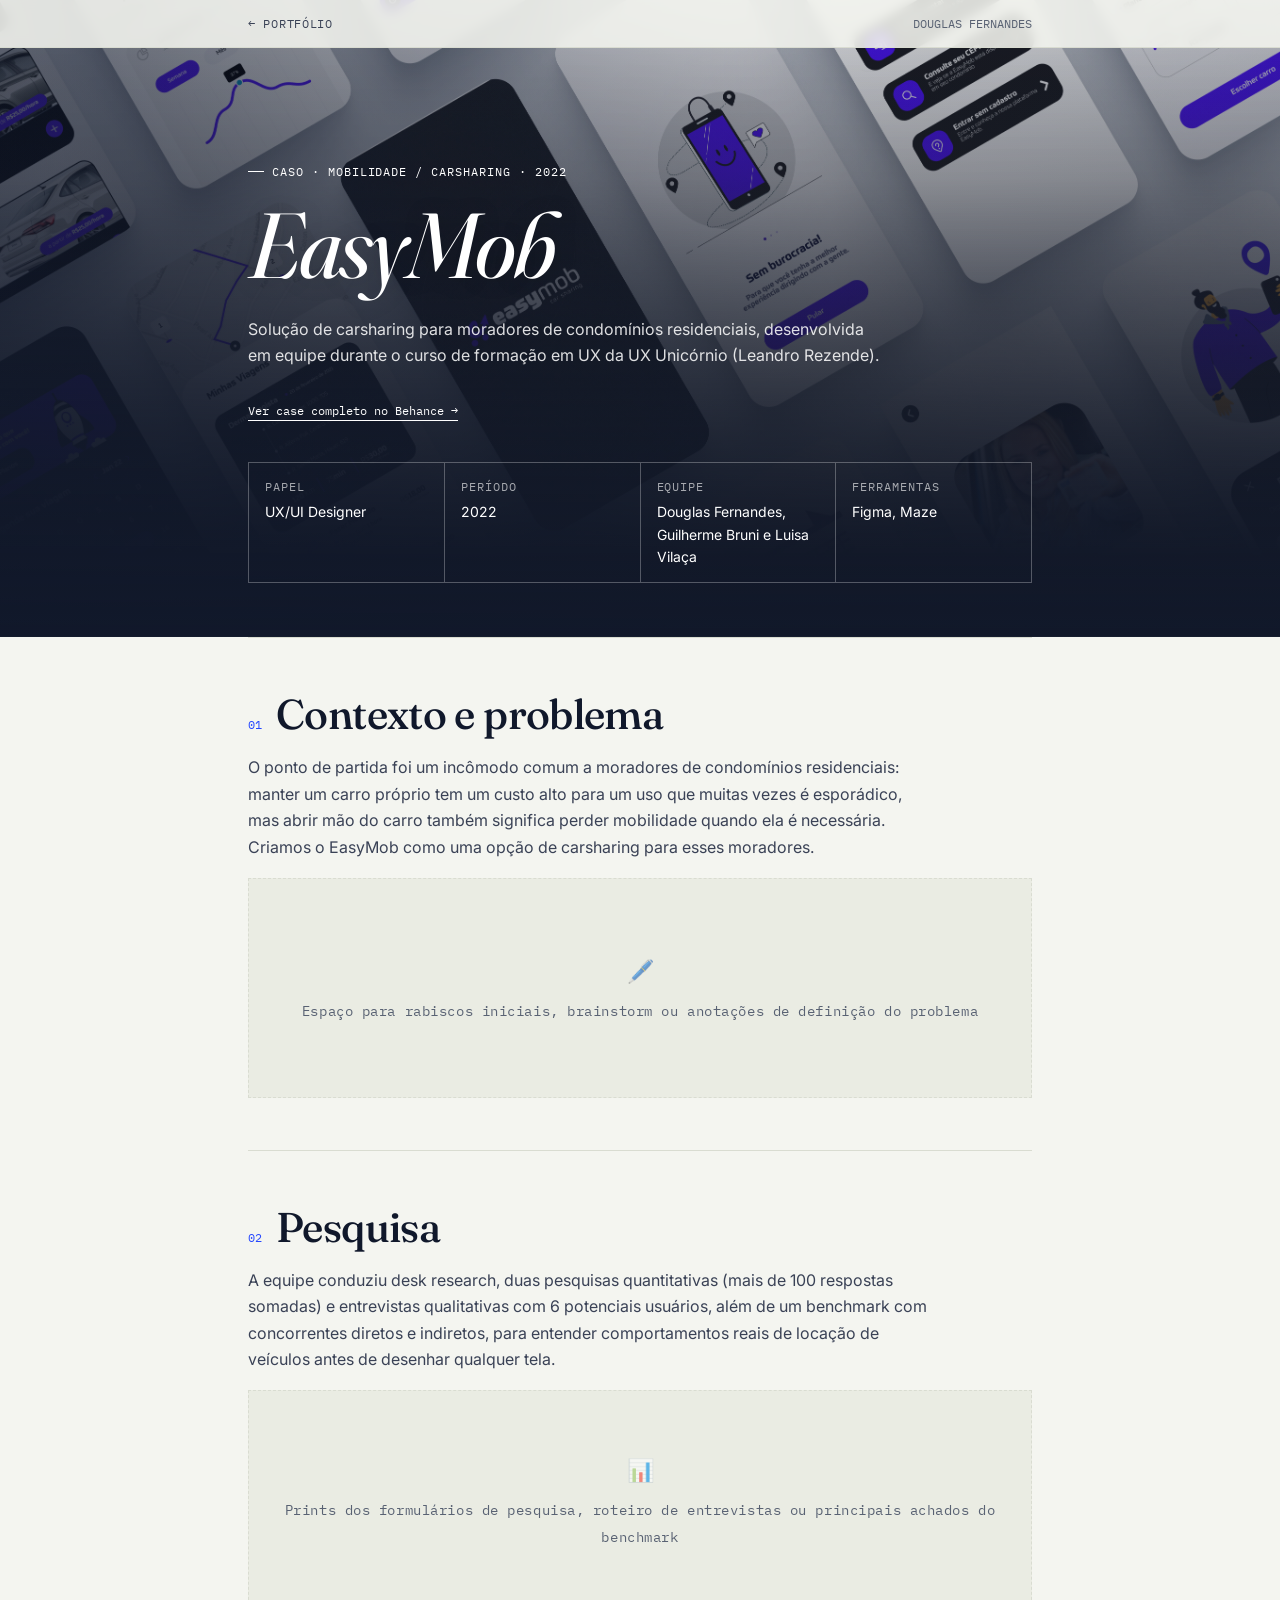
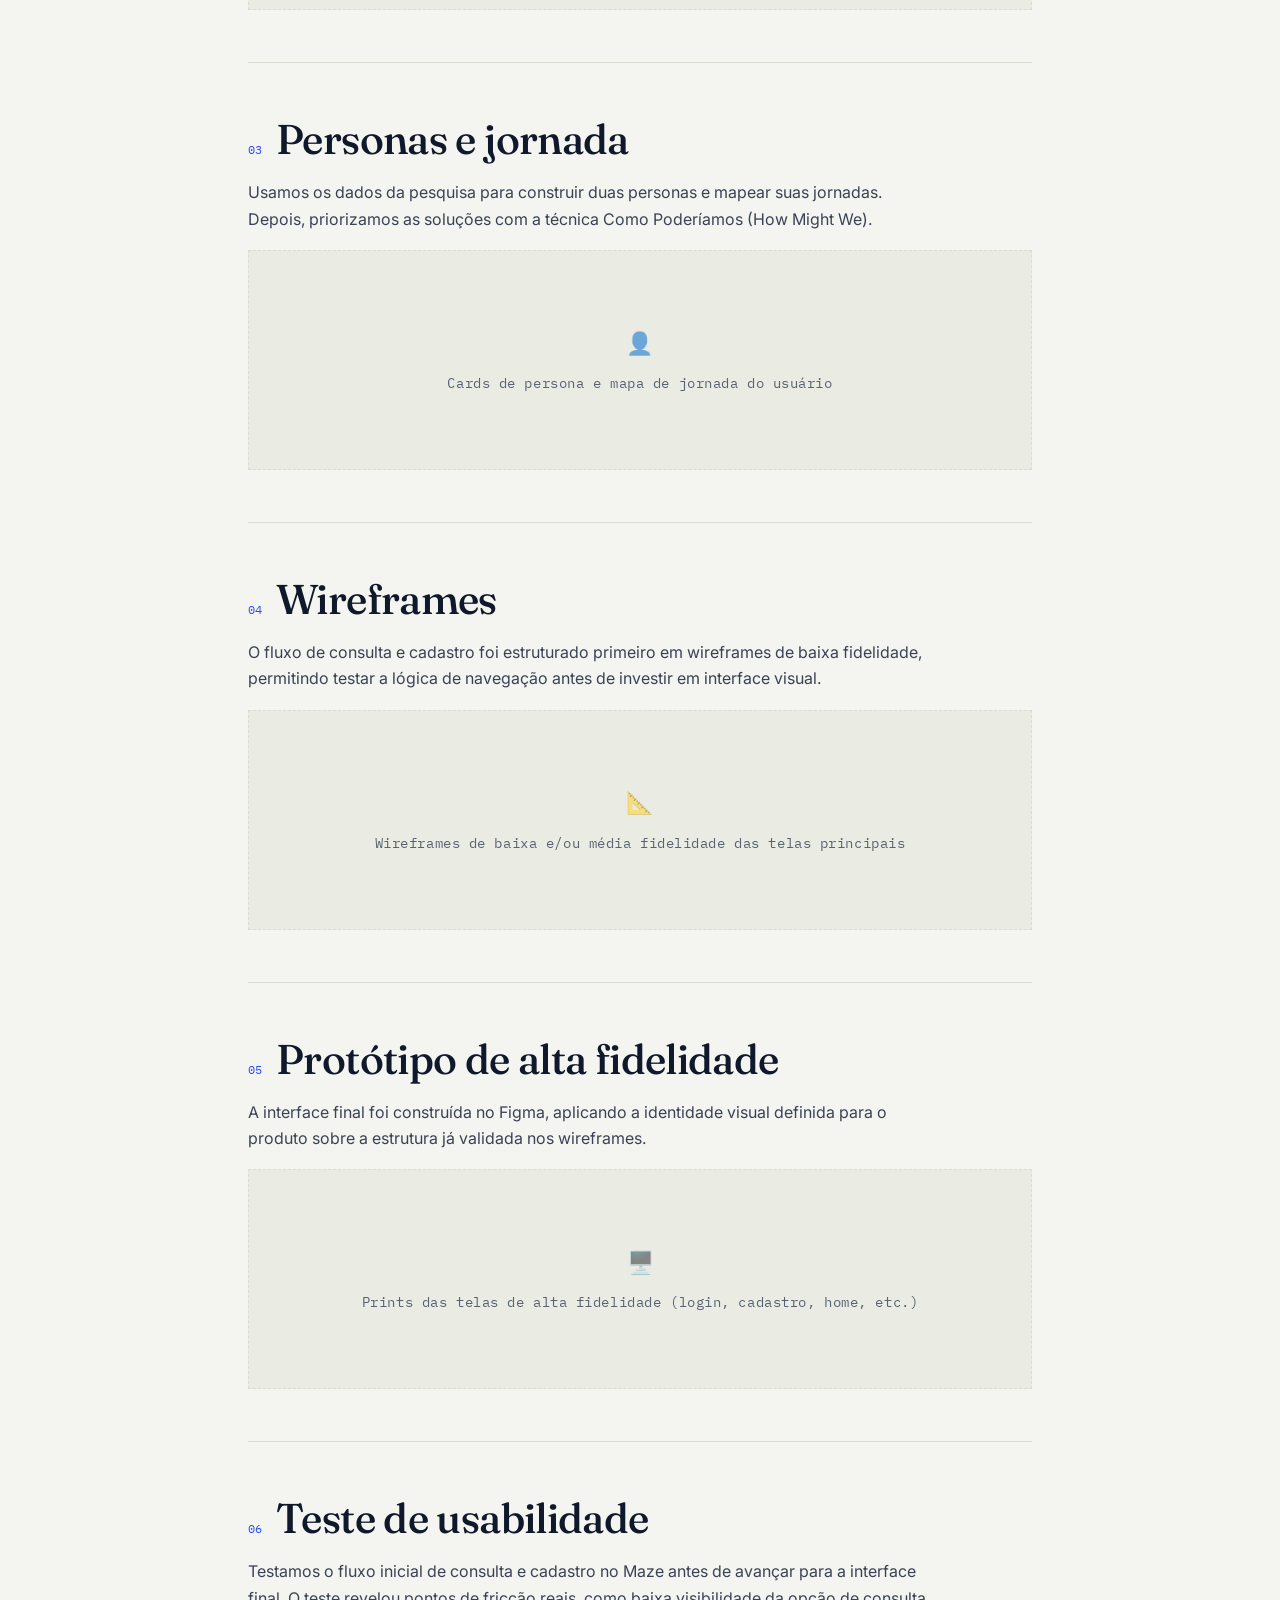
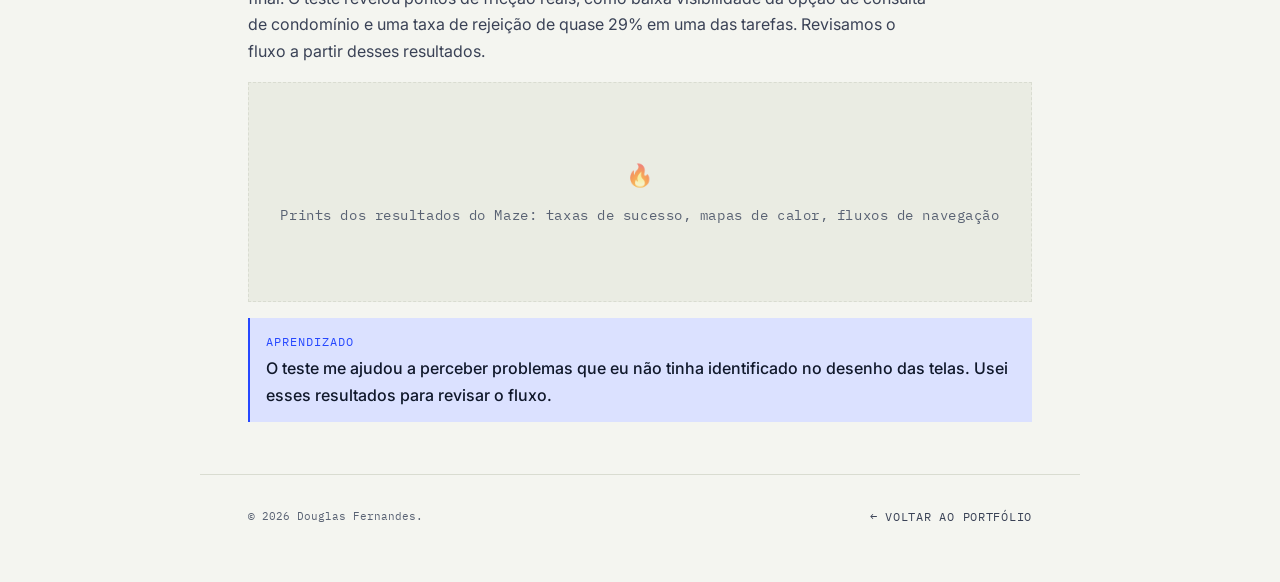
==== commit e15e2fe9: "Atualiza retrato, aproxima foto da hero e revisa textos" ====
--- a/cases/easymob/index.html
+++ b/cases/easymob/index.html
@@ -3,7 +3,7 @@
 <head>
 <meta charset="UTF-8">
 <meta name="viewport" content="width=device-width, initial-scale=1.0">
-<title>EasyMob — Case completo · Douglas Fernandes</title>
+<title>EasyMob · Case completo · Douglas Fernandes</title>
 <meta name="description" content="Detalhamento completo do case EasyMob: contexto, pesquisa, personas, wireframes, protótipo e teste de usabilidade.">
 <style>
 
@@ -204,7 +204,7 @@
     </div>
 
     <div class="wrap">
-      <p class="eyebrow">Caso — MOBILIDADE / CARSHARING · 2022</p>
+      <p class="eyebrow">Caso · MOBILIDADE / CARSHARING · 2022</p>
     <h1 class="hero-title">EasyMob</h1>
     <p class="hero-sub">Solução de carsharing para moradores de condomínios residenciais, desenvolvida em equipe durante o curso de formação em UX da UX Unicórnio (Leandro Rezende).</p>
 
@@ -223,7 +223,7 @@
 
     <div class="stage">
       <div class="stage-head"><span class="stage-num">01</span><h2>Contexto e problema</h2></div>
-      <p>O ponto de partida foi um incômodo comum a moradores de condomínios residenciais: manter um carro próprio tem um custo alto para um uso que muitas vezes é esporádico, mas abrir mão do carro também significa perder mobilidade quando ela é necessária. A proposta do EasyMob foi endereçar esse meio-termo com uma solução de carsharing pensada para esse contexto específico.</p>
+      <p>O ponto de partida foi um incômodo comum a moradores de condomínios residenciais: manter um carro próprio tem um custo alto para um uso que muitas vezes é esporádico, mas abrir mão do carro também significa perder mobilidade quando ela é necessária. Criamos o EasyMob como uma opção de carsharing para esses moradores.</p>
       <div class="img-placeholder">
         <div>
           <span class="ph-icon">🖊️</span>
@@ -245,7 +245,7 @@
 
     <div class="stage">
       <div class="stage-head"><span class="stage-num">03</span><h2>Personas e jornada</h2></div>
-      <p>A partir dos dados coletados, construímos duas personas e mapeamos suas jornadas, o que orientou a priorização de soluções com a técnica Como Poderíamos (How Might We).</p>
+      <p>Usamos os dados da pesquisa para construir duas personas e mapear suas jornadas. Depois, priorizamos as soluções com a técnica Como Poderíamos (How Might We).</p>
       <div class="img-placeholder">
         <div>
           <span class="ph-icon">👤</span>
@@ -278,7 +278,7 @@
 
     <div class="stage">
       <div class="stage-head"><span class="stage-num">06</span><h2>Teste de usabilidade</h2></div>
-      <p>Testamos o fluxo inicial de consulta e cadastro no Maze antes de avançar para a interface final. O teste revelou pontos de fricção reais, como baixa visibilidade da opção de consulta de condomínio e uma taxa de rejeição de quase 29% em uma das tarefas — dado que orientou os ajustes seguintes no fluxo.</p>
+      <p>Testamos o fluxo inicial de consulta e cadastro no Maze antes de avançar para a interface final. O teste revelou pontos de fricção reais, como baixa visibilidade da opção de consulta de condomínio e uma taxa de rejeição de quase 29% em uma das tarefas. Revisamos o fluxo a partir desses resultados.</p>
       <div class="img-placeholder">
         <div>
           <span class="ph-icon">🔥</span>
@@ -287,7 +287,7 @@
       </div>
       <div class="callout">
         <div class="oc-label">Aprendizado</div>
-        <div class="oc-value">O teste mostrou, com dados, onde o fluxo falhava — reforçando que decisões de UX devem vir de pesquisa, não de apego às primeiras ideias.</div>
+        <div class="oc-value">O teste me ajudou a perceber problemas que eu não tinha identificado no desenho das telas. Usei esses resultados para revisar o fluxo.</div>
       </div>
     </div>
 
--- a/assets/css/site.css
+++ b/assets/css/site.css
@@ -1,3 +1,7 @@
+@font-face {
+  font-family: 'Fraunces'; src: url('../fonts/fraunces-italic.ttf') format('truetype');
+  font-weight: 100 900; font-style: italic; font-display: swap;
+}
 /* Font files from google/fonts, distributed under the adjacent OFL licenses. */
 @font-face {
   font-family: 'Inter'; src: url('../fonts/inter.ttf') format('truetype');
@@ -101,3 +105,17 @@
 @media (prefers-reduced-motion: reduce) {
   html { scroll-behavior: auto; }
 }
+
+.sr-only {
+  position: absolute; width: 1px; height: 1px; padding: 0; margin: -1px;
+  overflow: hidden; clip-path: inset(50%); white-space: nowrap; border: 0;
+}
+
+.case-body { min-width: 0; }
+
+/* Restore the original name typography for all portfolio and case names. */
+.hero-name, .hero-title, .case-title {
+  font-family: var(--font-heading);
+  font-style: italic;
+  font-weight: 400;
+}
